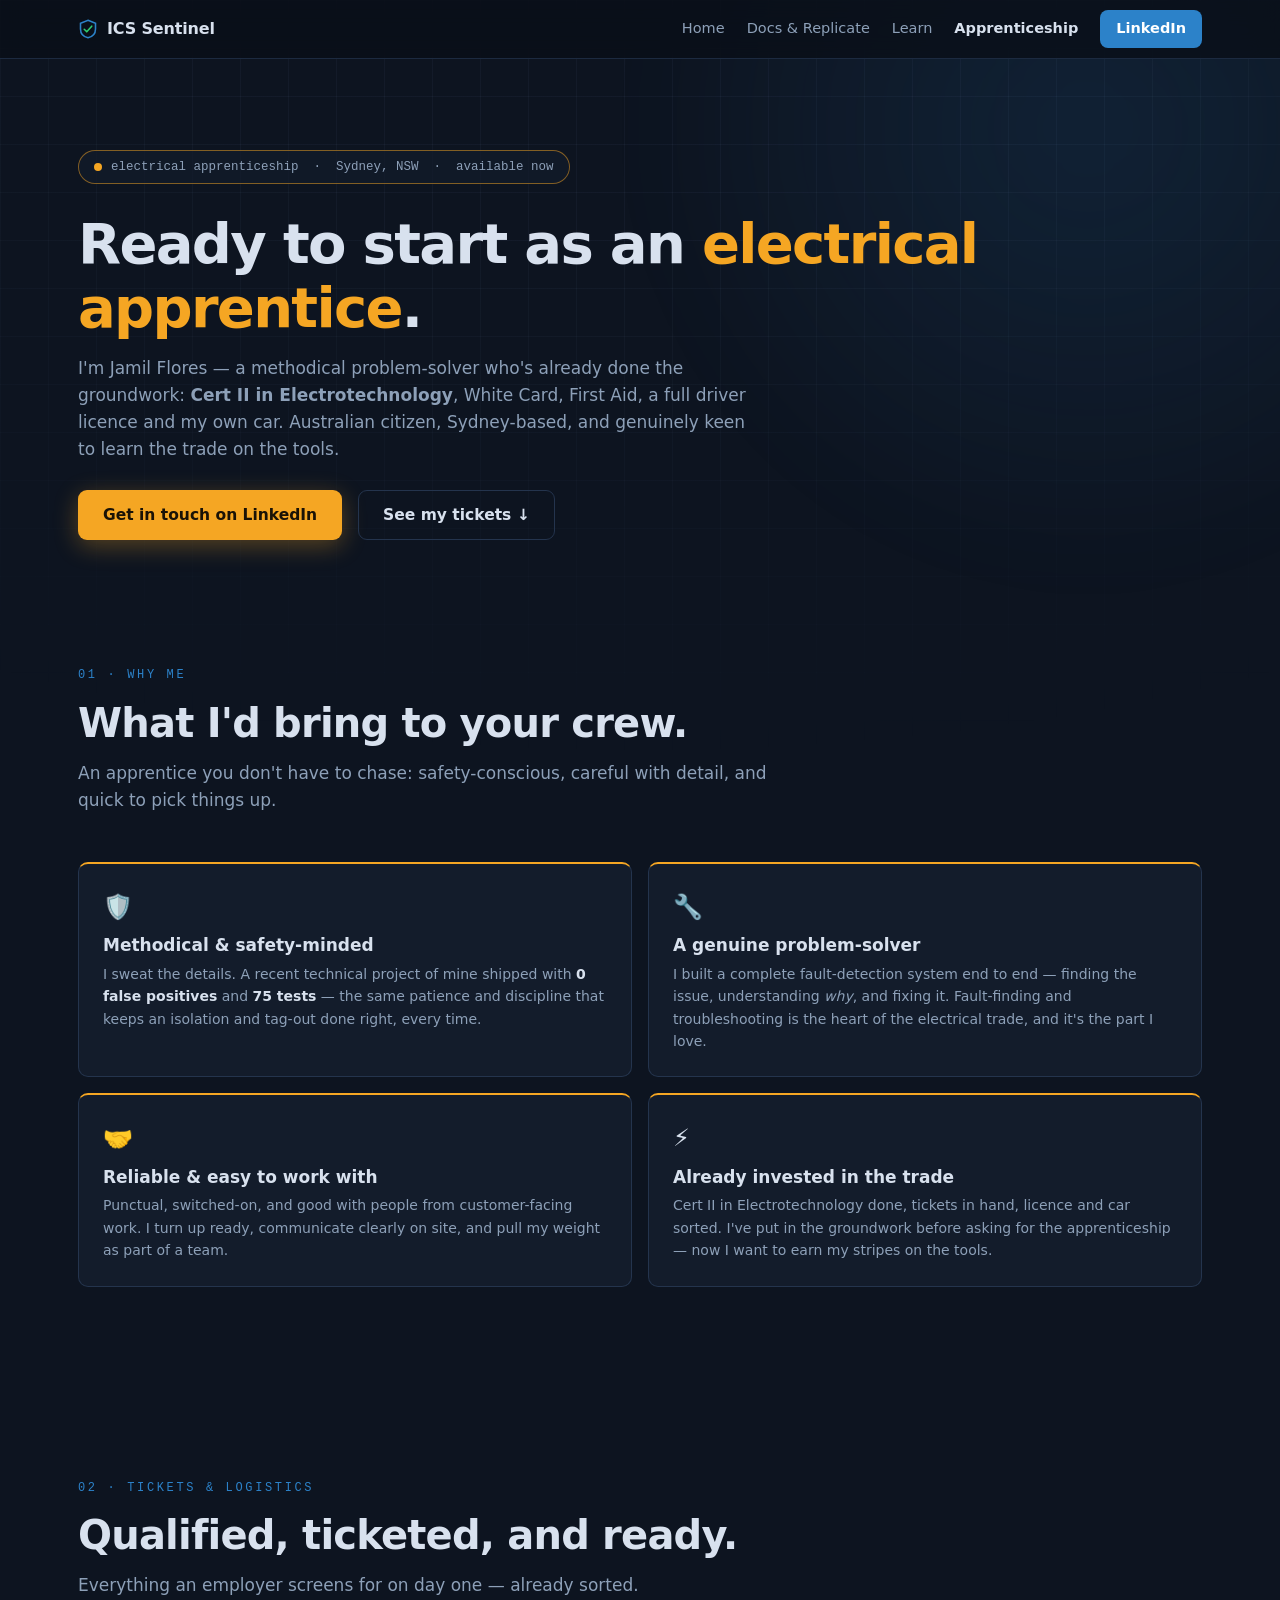
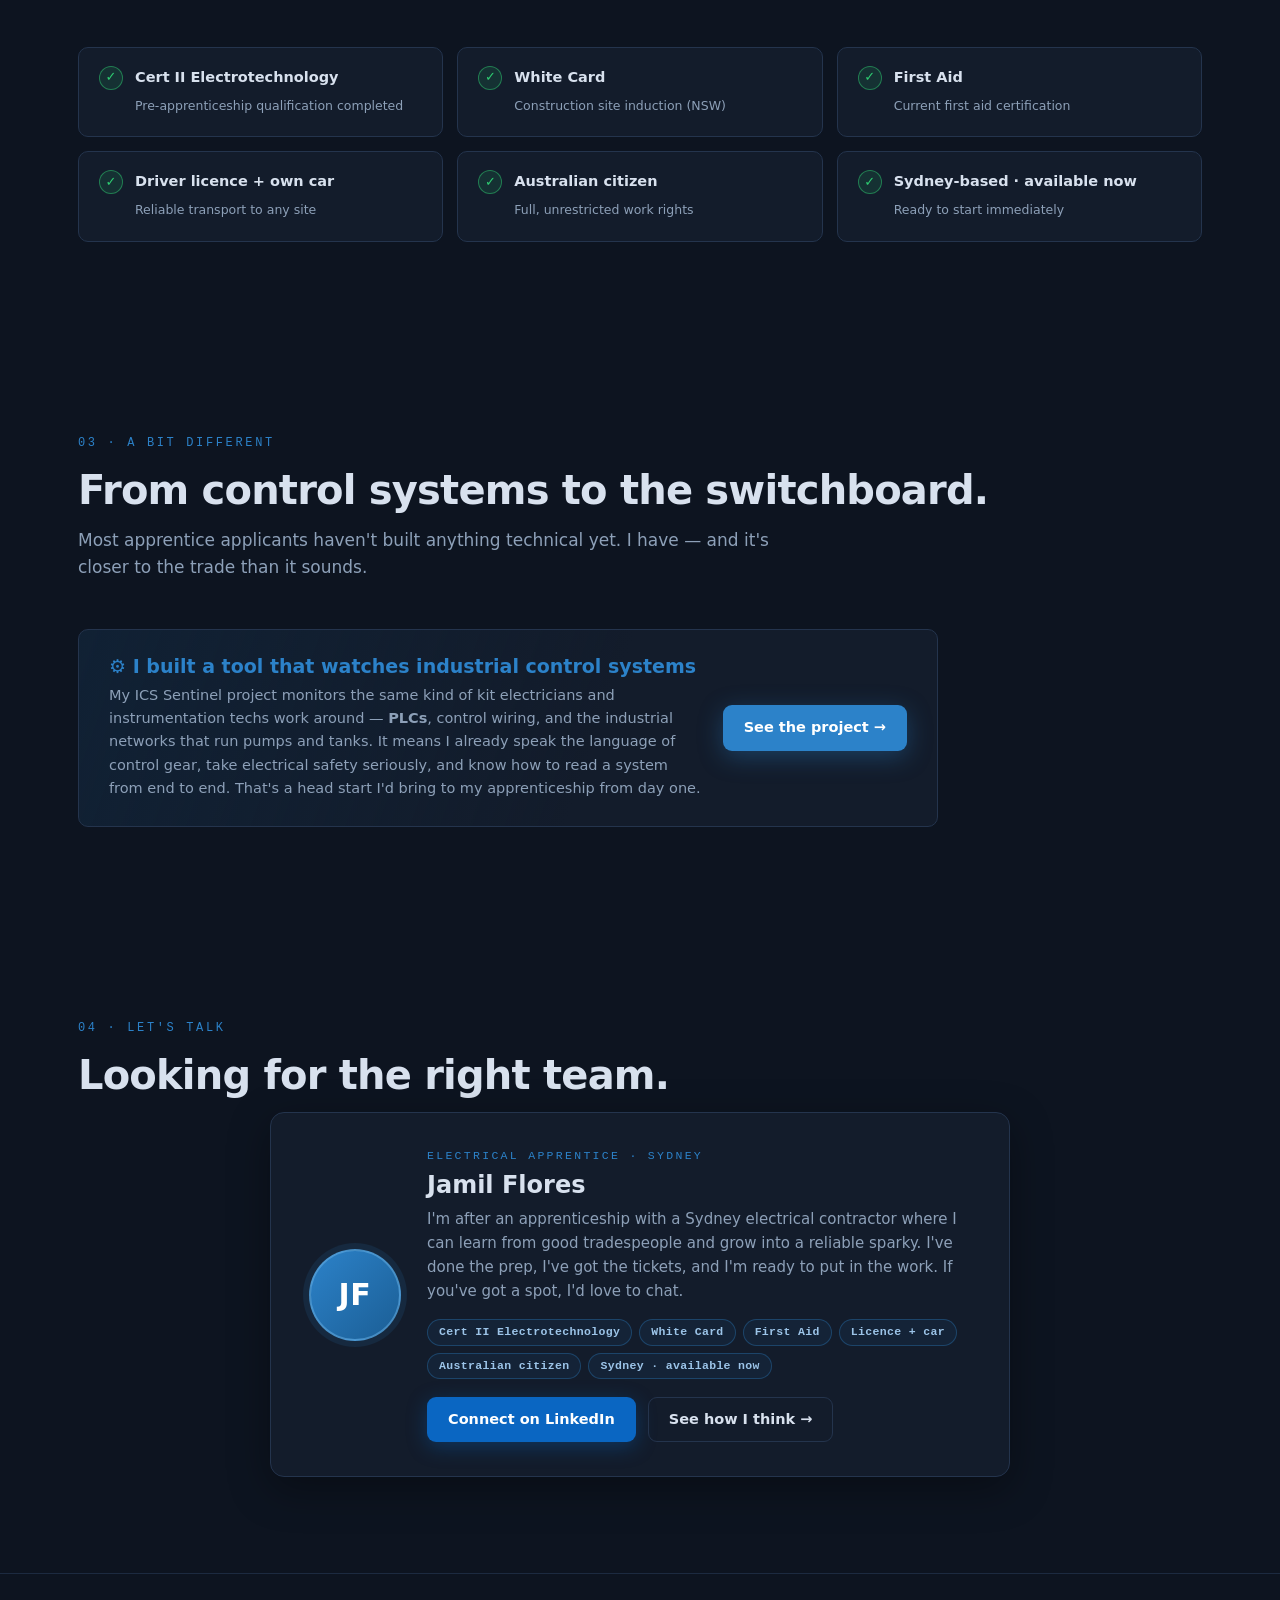
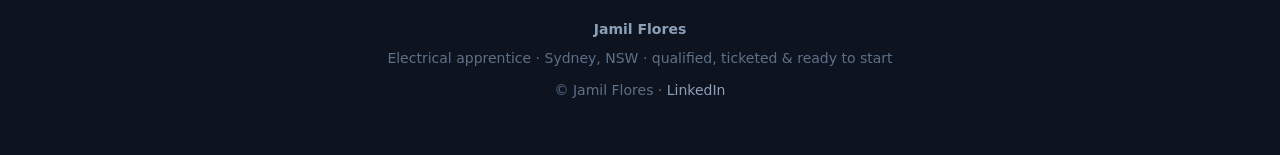
==== apprenticeship.html @ 41dac108 "Add electrical apprenticeship candidate page (Sydney) New apprenticeship.html positioning Jamil Flor" ====
<!DOCTYPE html>
<html lang="en">
<head>
<meta charset="UTF-8">
<meta name="viewport" content="width=device-width, initial-scale=1.0">
<title>Electrical Apprenticeship — Sydney — Jamil Flores</title>
<meta name="description" content="Jamil Flores — a methodical, ticketed candidate for an electrical apprenticeship in Sydney. Cert II in Electrotechnology, White Card, First Aid, driver licence, Australian citizen, available now.">
<meta name="author" content="Jamil Flores">
<meta name="theme-color" content="#0d1420">
<meta property="og:title" content="Electrical Apprenticeship — Sydney — Jamil Flores">
<meta property="og:description" content="Qualified, ticketed and ready to start: Cert II Electrotechnology, White Card, First Aid, licence + car, Sydney-based, full work rights.">
<meta property="og:type" content="website">
<link rel="icon" href="data:image/svg+xml,%3Csvg xmlns='http://www.w3.org/2000/svg' viewBox='0 0 32 32'%3E%3Cpath d='M16 2 28 7v9c0 7.5-5 12.5-12 14C9 28.5 4 23.5 4 16V7Z' fill='%230d1420' stroke='%232C82C9' stroke-width='2'/%3E%3Cpath d='M10 16.5l4 4 8-9' fill='none' stroke='%232ECC71' stroke-width='2.5' stroke-linecap='round' stroke-linejoin='round'/%3E%3C/svg%3E">
<link rel="stylesheet" href="styles.css">
<noscript>
<style>
  [data-animate] { opacity: 1 !important; transform: none !important; filter: none !important; }
</style>
</noscript>
</head>
<body>

<div class="bg-grid" aria-hidden="true"></div>
<div class="bg-glow" aria-hidden="true"></div>

<nav class="site-nav" aria-label="Site">
  <div class="wrap">
    <a class="nav-brand" href="index.html">
      <svg width="20" height="20" viewBox="0 0 32 32" aria-hidden="true">
        <path d="M16 2 28 7v9c0 7.5-5 12.5-12 14C9 28.5 4 23.5 4 16V7Z" fill="none" stroke="#2C82C9" stroke-width="2.5"/>
        <path d="M10 16.5l4 4 8-9" fill="none" stroke="#2ECC71" stroke-width="2.5" stroke-linecap="round" stroke-linejoin="round"/>
      </svg>
      ICS Sentinel
    </a>
    <div class="nav-links">
      <a href="index.html">Home</a>
      <a href="docs.html">Docs &amp; Replicate</a>
      <a href="learn.html">Learn</a>
      <a href="apprenticeship.html" class="is-active">Apprenticeship</a>
      <a class="nav-cta" href="https://www.linkedin.com/in/jamilflores" target="_blank" rel="noopener">LinkedIn</a>
    </div>
  </div>
</nav>
<div class="scroll-progress" id="scroll-progress" aria-hidden="true"></div>

<header class="docs-hero app-hero">
  <div class="wrap">
    <div class="hero-badge hero-enter" style="--d:.05s">
      <span class="pulse-dot" aria-hidden="true"></span>
      <span>electrical apprenticeship &nbsp;·&nbsp; Sydney, NSW &nbsp;·&nbsp; available now</span>
    </div>
    <h1 class="hero-enter" style="--d:.15s">Ready to start as an <span class="accent">electrical apprentice</span>.</h1>
    <p class="hero-enter" style="--d:.27s">
      I'm Jamil Flores — a methodical problem-solver who's already done the groundwork:
      <strong>Cert II in Electrotechnology</strong>, White Card, First Aid, a full driver licence and my
      own car. Australian citizen, Sydney-based, and genuinely keen to learn the trade on the tools.
    </p>
    <div class="hero-ctas hero-enter" style="--d:.39s">
      <a class="btn btn-amber" href="https://www.linkedin.com/in/jamilflores" target="_blank" rel="noopener">Get in touch on LinkedIn</a>
      <a class="btn btn-ghost" href="#credentials">See my tickets ↓</a>
    </div>
  </div>
</header>

<main>

<!-- ============================================================
     WHY ME
     ============================================================ -->
<section id="why" aria-labelledby="why-title">
  <div class="wrap">
    <p class="section-kicker" data-animate>01 · Why me</p>
    <h2 class="section-title" id="why-title" data-animate style="--d:.08s">What I'd bring to your crew.</h2>
    <p class="section-sub" data-animate style="--d:.16s">
      An apprentice you don't have to chase: safety-conscious, careful with detail, and quick to pick
      things up.
    </p>

    <div class="pillar-grid">
      <div class="pillar-card glow-card" data-animate style="--d:.05s">
        <span class="pillar-icon" aria-hidden="true">🛡️</span>
        <h3>Methodical &amp; safety-minded</h3>
        <p>I sweat the details. A recent technical project of mine shipped with <strong>0 false
        positives</strong> and <strong>75 tests</strong> — the same patience and discipline that keeps
        an isolation and tag-out done right, every time.</p>
      </div>
      <div class="pillar-card glow-card" data-animate style="--d:.15s">
        <span class="pillar-icon" aria-hidden="true">🔧</span>
        <h3>A genuine problem-solver</h3>
        <p>I built a complete fault-detection system end to end — finding the issue, understanding
        <em>why</em>, and fixing it. Fault-finding and troubleshooting is the heart of the electrical
        trade, and it's the part I love.</p>
      </div>
      <div class="pillar-card glow-card" data-animate style="--d:.25s">
        <span class="pillar-icon" aria-hidden="true">🤝</span>
        <h3>Reliable &amp; easy to work with</h3>
        <p>Punctual, switched-on, and good with people from customer-facing work. I turn up ready,
        communicate clearly on site, and pull my weight as part of a team.</p>
      </div>
      <div class="pillar-card glow-card" data-animate style="--d:.35s">
        <span class="pillar-icon" aria-hidden="true">⚡</span>
        <h3>Already invested in the trade</h3>
        <p>Cert II in Electrotechnology done, tickets in hand, licence and car sorted. I've put in the
        groundwork before asking for the apprenticeship — now I want to earn my stripes on the tools.</p>
      </div>
    </div>
  </div>
</section>

<!-- ============================================================
     CREDENTIALS & LOGISTICS
     ============================================================ -->
<section id="credentials" aria-labelledby="cred-title">
  <div class="wrap">
    <p class="section-kicker" data-animate>02 · Tickets &amp; logistics</p>
    <h2 class="section-title" id="cred-title" data-animate style="--d:.08s">Qualified, ticketed, and ready.</h2>
    <p class="section-sub" data-animate style="--d:.16s">
      Everything an employer screens for on day one — already sorted.
    </p>

    <div class="cred-grid">
      <div class="cred-card glow-card" data-animate style="--d:.04s">
        <span class="cred-check" aria-hidden="true">✓</span>
        <div class="cred-body"><strong>Cert II Electrotechnology</strong><span>Pre-apprenticeship qualification completed</span></div>
      </div>
      <div class="cred-card glow-card" data-animate style="--d:.1s">
        <span class="cred-check" aria-hidden="true">✓</span>
        <div class="cred-body"><strong>White Card</strong><span>Construction site induction (NSW)</span></div>
      </div>
      <div class="cred-card glow-card" data-animate style="--d:.16s">
        <span class="cred-check" aria-hidden="true">✓</span>
        <div class="cred-body"><strong>First Aid</strong><span>Current first aid certification</span></div>
      </div>
      <div class="cred-card glow-card" data-animate style="--d:.22s">
        <span class="cred-check" aria-hidden="true">✓</span>
        <div class="cred-body"><strong>Driver licence + own car</strong><span>Reliable transport to any site</span></div>
      </div>
      <div class="cred-card glow-card" data-animate style="--d:.28s">
        <span class="cred-check" aria-hidden="true">✓</span>
        <div class="cred-body"><strong>Australian citizen</strong><span>Full, unrestricted work rights</span></div>
      </div>
      <div class="cred-card glow-card" data-animate style="--d:.34s">
        <span class="cred-check" aria-hidden="true">✓</span>
        <div class="cred-body"><strong>Sydney-based · available now</strong><span>Ready to start immediately</span></div>
      </div>
    </div>
  </div>
</section>

<!-- ============================================================
     THE BRIDGE
     ============================================================ -->
<section id="bridge" aria-labelledby="bridge-title">
  <div class="wrap">
    <p class="section-kicker" data-animate>03 · A bit different</p>
    <h2 class="section-title" id="bridge-title" data-animate style="--d:.08s">From control systems to the switchboard.</h2>
    <p class="section-sub" data-animate style="--d:.16s">
      Most apprentice applicants haven't built anything technical yet. I have — and it's closer to the
      trade than it sounds.
    </p>

    <a class="learn-link-card glow-card" href="index.html" data-animate style="--d:.2s">
      <div>
        <h3>⚙️ I built a tool that watches industrial control systems</h3>
        <p>My ICS Sentinel project monitors the same kind of kit electricians and instrumentation techs
        work around — <strong>PLCs</strong>, control wiring, and the industrial networks that run pumps
        and tanks. It means I already speak the language of control gear, take electrical safety
        seriously, and know how to read a system from end to end. That's a head start I'd bring to my
        apprenticeship from day one.</p>
      </div>
      <span class="btn btn-primary btn-sm">See the project →</span>
    </a>
  </div>
</section>

<!-- ============================================================
     ABOUT / CONTACT
     ============================================================ -->
<section id="about" aria-labelledby="about-title">
  <div class="wrap">
    <p class="section-kicker" data-animate>04 · Let's talk</p>
    <h2 class="section-title" id="about-title" data-animate style="--d:.08s">Looking for the right team.</h2>

    <div class="about-card" data-animate="pop" style="--d:.12s">
      <div class="avatar" aria-hidden="true">JF</div>
      <div class="about-body">
        <p class="about-kicker">Electrical apprentice · Sydney</p>
        <h3>Jamil Flores</h3>
        <p>I'm after an apprenticeship with a Sydney electrical contractor where I can learn from good
        tradespeople and grow into a reliable sparky. I've done the prep, I've got the tickets, and I'm
        ready to put in the work. If you've got a spot, I'd love to chat.</p>
        <div class="skills-strip" aria-label="At a glance">
          <span class="chip chip-skill">Cert II Electrotechnology</span>
          <span class="chip chip-skill">White Card</span>
          <span class="chip chip-skill">First Aid</span>
          <span class="chip chip-skill">Licence + car</span>
          <span class="chip chip-skill">Australian citizen</span>
          <span class="chip chip-skill">Sydney · available now</span>
        </div>
        <div class="about-actions">
          <a class="btn btn-linkedin" href="https://www.linkedin.com/in/jamilflores" target="_blank" rel="noopener">Connect on LinkedIn</a>
          <a class="btn btn-ghost btn-sm" href="index.html">See how I think →</a>
        </div>
      </div>
    </div>
  </div>
</section>

</main>

<footer>
  <div class="wrap">
    <p class="foot-title">Jamil Flores</p>
    <p>Electrical apprentice · Sydney, NSW · qualified, ticketed &amp; ready to start</p>
    <p class="foot-credit">© Jamil Flores ·
      <a href="https://www.linkedin.com/in/jamilflores" target="_blank" rel="noopener">LinkedIn</a></p>
  </div>
</footer>

<script src="app.js" defer></script>
</body>
</html>
---- styles.css ----
/* ============================================================
   ICS Sentinel — showcase site
   Zero dependencies. System fonts. All visuals inline SVG + CSS.
   ============================================================ */

/* ---------- tokens ---------- */
:root {
  --bg: #0d1420;
  --bg-deep: #0a0f18;
  --bg-panel: #131c2b;
  --bg-raised: #1a2536;
  --line: #24344d;
  --line-soft: #1c2a40;
  --text: #d8e1ee;
  --text-dim: #8da0b8;
  --text-faint: #5d7088;
  --red: #d64541;
  --red-soft: rgba(214, 69, 65, 0.14);
  --amber: #f5a623;
  --amber-soft: rgba(245, 166, 35, 0.13);
  --green: #2ecc71;
  --green-soft: rgba(46, 204, 113, 0.12);
  --blue: #2c82c9;
  --blue-soft: rgba(44, 130, 201, 0.14);
  --radius: 10px;
  --font-sans: -apple-system, BlinkMacSystemFont, "Segoe UI", system-ui,
    Inter, Roboto, "Helvetica Neue", Arial, sans-serif;
  --font-mono: ui-monospace, "SF Mono", "Cascadia Code", "JetBrains Mono",
    Menlo, Consolas, "Liberation Mono", monospace;
  --maxw: 1180px;
}

/* ---------- reset ---------- */
*, *::before, *::after { box-sizing: border-box; }
html {
  scroll-behavior: smooth;
  overflow-x: hidden;
  overflow-x: clip;
}
body {
  margin: 0;
  background: var(--bg);
  color: var(--text);
  font-family: var(--font-sans);
  font-size: 17px;
  line-height: 1.6;
  -webkit-font-smoothing: antialiased;
  overflow-x: hidden;
}
h1, h2, h3, h4 { margin: 0; line-height: 1.15; }
p { margin: 0; }
a { color: var(--blue); text-decoration: none; }
a:hover { text-decoration: underline; }
svg { display: block; }

.mono { font-family: var(--font-mono); }

/* ---------- ambient background ---------- */
.bg-grid {
  position: fixed;
  inset: 0;
  z-index: -2;
  background-image:
    linear-gradient(rgba(140, 170, 220, 0.05) 1px, transparent 1px),
    linear-gradient(90deg, rgba(140, 170, 220, 0.05) 1px, transparent 1px);
  background-size: 48px 48px;
  mask-image: radial-gradient(ellipse 120% 90% at 50% 0%, #000 30%, transparent 95%);
  -webkit-mask-image: radial-gradient(ellipse 120% 90% at 50% 0%, #000 30%, transparent 95%);
}
.bg-glow {
  position: fixed;
  z-index: -1;
  width: 70vw;
  height: 70vw;
  max-width: 900px;
  max-height: 900px;
  top: -25vw;
  left: 50%;
  border-radius: 50%;
  background: radial-gradient(circle,
    rgba(44, 130, 201, 0.13) 0%,
    rgba(44, 130, 201, 0.05) 45%,
    transparent 70%);
  filter: blur(40px);
  animation: glowDrift 26s ease-in-out infinite alternate;
  pointer-events: none;
}
@keyframes glowDrift {
  from { transform: translateX(-65%) translateY(0) scale(1); }
  to   { transform: translateX(-35%) translateY(8vh) scale(1.15); }
}

/* ---------- layout ---------- */
.wrap {
  max-width: var(--maxw);
  margin: 0 auto;
  padding: 0 28px;
}
section { padding: 96px 0; position: relative; }

.section-kicker {
  font-family: var(--font-mono);
  font-size: 12px;
  letter-spacing: 0.22em;
  text-transform: uppercase;
  color: var(--blue);
  margin-bottom: 14px;
}
.section-title {
  font-size: clamp(28px, 4vw, 40px);
  font-weight: 800;
  letter-spacing: -0.02em;
  margin-bottom: 14px;
}
.section-sub {
  color: var(--text-dim);
  max-width: 720px;
  margin-bottom: 48px;
}

/* ---------- scroll-reveal base ---------- */
[data-animate] {
  opacity: 0;
  transform: translateY(26px);
  transition: opacity 0.7s cubic-bezier(0.22, 1, 0.36, 1),
              transform 0.7s cubic-bezier(0.22, 1, 0.36, 1),
              filter 0.7s cubic-bezier(0.22, 1, 0.36, 1);
  transition-delay: var(--d, 0s);
}
[data-animate].in-view {
  opacity: 1;
  transform: none;
}
[data-animate="left"]  { transform: translateX(-40px); }
[data-animate="right"] { transform: translateX(40px); }
[data-animate="pop"]   { transform: scale(0.92) translateY(12px); }

/* ---------- panels (terminal style) ---------- */
.panel {
  background: var(--bg-panel);
  border: 1px solid var(--line);
  border-radius: var(--radius);
  box-shadow: 0 12px 40px rgba(0, 0, 0, 0.35), inset 0 1px 0 rgba(255, 255, 255, 0.03);
  overflow: hidden;
}
.panel-bar {
  display: flex;
  align-items: center;
  gap: 10px;
  padding: 10px 16px;
  background: var(--bg-raised);
  border-bottom: 1px solid var(--line);
  font-family: var(--font-mono);
  font-size: 12.5px;
  color: var(--text-dim);
}
.panel-dots { display: flex; gap: 6px; }
.panel-dots span {
  width: 11px; height: 11px; border-radius: 50%;
  background: var(--line);
}
.panel-dots span:nth-child(1) { background: #e0564f; }
.panel-dots span:nth-child(2) { background: #f0b429; }
.panel-dots span:nth-child(3) { background: #34c26b; }
.panel-body { padding: 22px 24px; }

/* ---------- chips / badges ---------- */
.chip {
  display: inline-flex;
  align-items: center;
  gap: 6px;
  font-family: var(--font-mono);
  font-size: 12px;
  font-weight: 600;
  letter-spacing: 0.03em;
  padding: 3px 11px;
  border-radius: 999px;
  border: 1px solid currentColor;
  white-space: nowrap;
}
.chip-attack  { color: var(--amber); background: var(--amber-soft); }
.chip-red     { color: #ff7a75;      background: var(--red-soft); border-color: rgba(214,69,65,.65); }
.chip-blue    { color: #6db3e8;      background: var(--blue-soft); border-color: rgba(44,130,201,.65); }
.chip-green   { color: var(--green); background: var(--green-soft); border-color: rgba(46,204,113,.55); }
.chip-dim     { color: var(--text-faint); background: rgba(141,160,184,.07); border-color: var(--line); }

/* ============================================================
   HERO
   ============================================================ */
.hero {
  min-height: 100svh;
  display: flex;
  flex-direction: column;
  justify-content: center;
  padding: 110px 0 70px;
}
.hero .wrap { position: relative; }

.hero-badge {
  display: inline-flex;
  align-items: center;
  gap: 9px;
  font-family: var(--font-mono);
  font-size: 12.5px;
  color: var(--text-dim);
  border: 1px solid var(--line);
  background: rgba(19, 28, 43, 0.7);
  border-radius: 999px;
  padding: 6px 15px;
  margin-bottom: 28px;
}
.hero-badge .pulse-dot {
  width: 8px; height: 8px; border-radius: 50%;
  background: var(--green);
  box-shadow: 0 0 0 0 rgba(46, 204, 113, 0.55);
  animation: dotPulse 2.4s ease-out infinite;
}
@keyframes dotPulse {
  0%   { box-shadow: 0 0 0 0 rgba(46, 204, 113, 0.55); }
  70%  { box-shadow: 0 0 0 9px rgba(46, 204, 113, 0); }
  100% { box-shadow: 0 0 0 0 rgba(46, 204, 113, 0); }
}

.hero h1 {
  font-size: clamp(46px, 8vw, 86px);
  font-weight: 800;
  letter-spacing: -0.035em;
  margin-bottom: 8px;
  background: linear-gradient(110deg, #f2f6fb 30%, #9cc4e8 70%, var(--blue) 100%);
  -webkit-background-clip: text;
  background-clip: text;
  -webkit-text-fill-color: transparent;
  color: transparent;
}
.hero-tagline {
  font-size: clamp(20px, 2.6vw, 27px);
  font-weight: 600;
  color: var(--text);
  margin-bottom: 18px;
}
.hero-oneliner {
  max-width: 660px;
  color: var(--text-dim);
  font-size: 17.5px;
  margin-bottom: 38px;
}
.hero-oneliner strong { color: var(--text); }

.hook-stat {
  position: relative;
  max-width: 660px;
  border: 1px solid rgba(214, 69, 65, 0.55);
  background: linear-gradient(180deg, rgba(214, 69, 65, 0.09), rgba(214, 69, 65, 0.03));
  border-radius: var(--radius);
  padding: 20px 24px 20px 56px;
  margin-bottom: 40px;
  animation: alertPulse 2.2s ease-in-out 0.9s 3;
}
.hook-stat::before {
  content: "!";
  position: absolute;
  left: 20px; top: 21px;
  width: 24px; height: 24px;
  border-radius: 6px;
  background: var(--red);
  color: #fff;
  font-weight: 800;
  font-size: 16px;
  display: flex; align-items: center; justify-content: center;
}
.hook-stat p { color: var(--text-dim); font-size: 16px; }
.hook-stat strong { color: #ffb1ad; }
@keyframes alertPulse {
  0%, 100% { box-shadow: 0 0 0 0 rgba(214, 69, 65, 0); }
  50%      { box-shadow: 0 0 34px 2px rgba(214, 69, 65, 0.30); }
}

.hero-ctas { display: flex; flex-wrap: wrap; gap: 16px; align-items: center; }
.btn {
  display: inline-flex;
  align-items: center;
  gap: 8px;
  font-weight: 600;
  font-size: 15.5px;
  padding: 12px 24px;
  border-radius: 9px;
  border: 1px solid transparent;
  cursor: pointer;
  transition: transform 0.2s ease, box-shadow 0.2s ease, background 0.2s ease;
}
.btn-primary {
  background: var(--blue);
  color: #fff;
  box-shadow: 0 6px 24px rgba(44, 130, 201, 0.35);
}
.btn-primary:hover {
  transform: translateY(-2px);
  box-shadow: 0 10px 30px rgba(44, 130, 201, 0.5);
  text-decoration: none;
}
.cmd-pill {
  font-family: var(--font-mono);
  font-size: 14.5px;
  color: var(--green);
  background: var(--bg-panel);
  border: 1px solid var(--line);
  border-radius: 9px;
  padding: 12px 20px;
  display: inline-flex;
  align-items: center;
  gap: 9px;
}
.cmd-pill .prompt-char { color: var(--text-faint); }
.cursor {
  display: inline-block;
  width: 8px; height: 17px;
  background: var(--green);
  vertical-align: text-bottom;
  animation: blink 1.1s steps(1) infinite;
}
@keyframes blink { 50% { opacity: 0; } }

/* hero entrance — load-time stagger */
.hero-enter {
  opacity: 0;
  transform: translateY(24px);
  animation: heroIn 0.85s cubic-bezier(0.22, 1, 0.36, 1) forwards;
  animation-delay: var(--d, 0s);
}
@keyframes heroIn { to { opacity: 1; transform: none; } }

/* hero background packet line */
.hero-line {
  position: absolute;
  left: 0; right: 0;
  bottom: -34px;
  height: 2px;
  pointer-events: none;
}
.hero-line .track {
  position: absolute; inset: 0;
  background: linear-gradient(90deg, transparent, var(--line) 15%, var(--line) 85%, transparent);
}
.hero-line .packet {
  position: absolute;
  top: 50%;
  left: 0;
  width: 56px; height: 3px;
  border-radius: 3px;
  transform: translateY(-50%);
  background: linear-gradient(90deg, transparent, var(--green));
  box-shadow: 0 0 10px rgba(46, 204, 113, 0.7);
  animation: packetSlide 5.5s linear infinite;
}
@keyframes packetSlide {
  from { left: -8%; opacity: 0; }
  8%   { opacity: 1; }
  92%  { opacity: 1; }
  to   { left: 104%; opacity: 0; }
}

.scroll-cue {
  position: absolute;
  left: 50%;
  bottom: 26px;
  transform: translateX(-50%);
  color: var(--text-faint);
  animation: bob 2.2s ease-in-out infinite;
}
@keyframes bob {
  0%, 100% { transform: translateX(-50%) translateY(0); }
  50%      { transform: translateX(-50%) translateY(9px); }
}

/* ============================================================
   PIPELINE FUNNEL
   ============================================================ */
.funnel-svg-box { margin-bottom: 36px; }
.funnel-svg-box svg { width: 100%; height: auto; }

/* funnel bands wipe in left→right */
.funnel-band {
  clip-path: inset(0 100% 0 0);
  transition: clip-path 0.9s cubic-bezier(0.45, 0, 0.2, 1);
  transition-delay: var(--d, 0s);
}
.funnel-go .funnel-band { clip-path: inset(0 0 0 0); }

/* funnel stage node circles pop */
.funnel-node {
  opacity: 0;
  transform: scale(0.5);
  transform-origin: center;
  transform-box: fill-box;
  transition: opacity 0.5s ease, transform 0.5s cubic-bezier(0.34, 1.56, 0.64, 1);
  transition-delay: var(--d, 0s);
}
.funnel-go .funnel-node { opacity: 1; transform: scale(1); }

/* packets along the funnel spine */
.spine-packet {
  offset-path: path("M 40 180 L 1160 180");
  offset-distance: 0%;
  animation: spineFlow var(--dur, 7s) linear infinite;
  animation-delay: var(--ad, 0s);
  opacity: 0;
}
.funnel-go .spine-packet { opacity: 1; }
@keyframes spineFlow {
  from { offset-distance: 0%; }
  to   { offset-distance: 100%; }
}

/* pulsing critical ring at the end of the funnel */
.crit-ring {
  transform-origin: center;
  transform-box: fill-box;
  animation: critRing 2.4s ease-out infinite;
  opacity: 0;
}
.funnel-go .crit-ring { opacity: 1; }
@keyframes critRing {
  0%   { transform: scale(0.55); opacity: 0.9; }
  80%  { transform: scale(1.5);  opacity: 0; }
  100% { transform: scale(1.5);  opacity: 0; }
}

.stage-cards {
  display: grid;
  grid-template-columns: repeat(5, 1fr);
  gap: 16px;
}
.stage-card {
  background: var(--bg-panel);
  border: 1px solid var(--line);
  border-radius: var(--radius);
  padding: 20px 18px;
  position: relative;
  transition: border-color 0.3s ease, transform 0.3s ease;
}
.stage-card:hover { border-color: var(--blue); transform: translateY(-4px); }
.stage-card .stage-num {
  font-family: var(--font-mono);
  font-size: 11px;
  color: var(--text-faint);
  letter-spacing: 0.18em;
  margin-bottom: 10px;
}
.stage-card h3 {
  font-size: 15.5px;
  font-weight: 800;
  text-transform: uppercase;
  letter-spacing: 0.06em;
  margin-bottom: 6px;
}
.stage-card .stage-stat {
  font-family: var(--font-mono);
  font-variant-numeric: tabular-nums;
  font-size: 26px;
  font-weight: 700;
  color: var(--blue);
  margin-bottom: 10px;
}
.stage-card.is-critical .stage-stat { color: var(--red); }
.stage-card p { font-size: 13.5px; color: var(--text-dim); line-height: 1.55; }
.stage-card.is-critical { border-top: 2px solid var(--red); }

.funnel-readout {
  margin-top: 34px;
  display: flex;
  justify-content: center;
  align-items: baseline;
  flex-wrap: wrap;
  gap: 10px 18px;
  font-family: var(--font-mono);
  font-size: clamp(15px, 2.4vw, 21px);
  color: var(--text-dim);
}
.funnel-readout b {
  font-variant-numeric: tabular-nums;
  font-size: 1.35em;
  color: var(--text);
}
.funnel-readout .ro-crit b { color: var(--red); }
.funnel-readout .arrow { color: var(--text-faint); }

/* ============================================================
   PLANT MAP + MATCHUP
   ============================================================ */
.plant-grid {
  display: grid;
  grid-template-columns: minmax(0, 1.08fr) minmax(0, 1fr);
  gap: 40px;
  align-items: start;
}
.plant-map {
  position: sticky;
  top: 48px;
  align-self: start;
}
.plant-map svg { width: 100%; height: auto; }

/* trust boundary draw-in + marching dashes */
.boundary {
  stroke-dasharray: 10 8;
  animation: dashMarch 30s linear infinite;
}
@keyframes dashMarch { to { stroke-dashoffset: -360; } }

.map-node {
  opacity: 0;
  transform: scale(0.9) translateY(8px);
  transform-origin: center;
  transform-box: fill-box;
  transition: opacity 0.55s ease, transform 0.55s cubic-bezier(0.34, 1.56, 0.64, 1);
  transition-delay: var(--d, 0s);
}
.map-go .map-node { opacity: 1; transform: none; }

.map-edge {
  stroke-dasharray: 600;
  stroke-dashoffset: 600;
  transition: stroke-dashoffset 1.4s ease;
  transition-delay: var(--d, 0s);
}
.map-go .map-edge { stroke-dashoffset: 0; }

/* legit green packets */
.map-packet-g { opacity: 0; }
.map-go .map-packet-g { opacity: 1; }
.mp {
  animation: mpFlow var(--dur, 4s) linear infinite;
  animation-delay: var(--ad, 0s);
}
@keyframes mpFlow {
  0%   { offset-distance: 0%; opacity: 0; }
  6%   { opacity: 1; }
  88%  { opacity: 1; }
  100% { offset-distance: 100%; opacity: 0; }
}

/* attack burst: fast red dot every 5s + impact ring on PLC-2 */
.mp-attack {
  offset-path: path("M 150 552 C 330 545 600 520 668 430");
  animation: mpAttack 5s cubic-bezier(0.6, 0, 0.9, 0.4) infinite;
}
@keyframes mpAttack {
  0%, 70%  { offset-distance: 0%; opacity: 0; }
  72%      { opacity: 1; }
  86%      { offset-distance: 100%; opacity: 1; }
  87%, 100%{ offset-distance: 100%; opacity: 0; }
}
.impact-ring {
  transform-origin: center;
  transform-box: fill-box;
  opacity: 0;
  animation: impact 5s ease-out infinite;
}
@keyframes impact {
  0%, 85%  { transform: scale(0.4); opacity: 0; }
  87%      { opacity: 0.95; }
  100%     { transform: scale(2.1); opacity: 0; }
}
.attacker-glow {
  transform-origin: center;
  transform-box: fill-box;
  animation: attackerBreath 3s ease-in-out infinite;
}
@keyframes attackerBreath {
  0%, 100% { opacity: 0.25; transform: scale(1); }
  50%      { opacity: 0.6;  transform: scale(1.12); }
}

.map-legend {
  display: flex;
  flex-wrap: wrap;
  gap: 10px 22px;
  margin-top: 18px;
  font-size: 13.5px;
  color: var(--text-dim);
}
.map-legend .key {
  display: inline-flex; align-items: center; gap: 8px;
}
.map-legend .swatch { width: 22px; height: 3px; border-radius: 2px; }
.swatch-green { background: var(--green); }
.swatch-red { background: var(--red); }
.swatch-dash {
  width: 22px; height: 0;
  border-top: 2px dashed var(--text-faint);
  background: none;
}

/* ---------- matchup rows ---------- */
.matchup-list { display: flex; flex-direction: column; gap: 14px; }
.matchup-row {
  display: grid;
  grid-template-columns: minmax(0, 1fr) 34px minmax(0, 1fr);
  align-items: stretch;
  gap: 0;
}
.mu-cell {
  border-radius: var(--radius);
  padding: 15px 17px;
  border: 1px solid var(--line);
  background: var(--bg-panel);
  min-width: 0;
}
.mu-attack {
  border-left: 3px solid var(--red);
  background: linear-gradient(90deg, rgba(214, 69, 65, 0.07), var(--bg-panel) 55%);
}
.mu-detect {
  border-left: 3px solid var(--blue);
  background: linear-gradient(90deg, rgba(44, 130, 201, 0.08), var(--bg-panel) 55%);
}
.mu-cell h4 { font-size: 14.5px; font-weight: 700; margin-bottom: 4px; }
.mu-attack h4 { color: #ff8d88; }
.mu-detect h4 { color: #79b8e8; }
.mu-cell p { font-size: 13px; color: var(--text-dim); line-height: 1.5; }
.mu-cell .chips { margin-top: 9px; display: flex; flex-wrap: wrap; gap: 6px; }

.mu-vs {
  display: flex;
  align-items: center;
  justify-content: center;
  position: relative;
}
.mu-vs::before {
  content: "";
  position: absolute;
  left: 0; right: 0; top: 50%;
  height: 2px;
  background: linear-gradient(90deg, var(--red), var(--blue));
  transform: scaleX(0);
  transform-origin: left;
  transition: transform 0.6s ease;
  transition-delay: calc(var(--d, 0s) + 0.35s);
}
.matchup-row.in-view .mu-vs::before { transform: scaleX(1); }

/* chips bounce in after the row */
.mu-cell .chips .chip {
  opacity: 0;
  transform: scale(0.6);
  transition: opacity 0.4s ease, transform 0.45s cubic-bezier(0.34, 1.56, 0.64, 1);
  transition-delay: calc(var(--d, 0s) + 0.55s);
}
.matchup-row.in-view .chips .chip { opacity: 1; transform: scale(1); }

/* matchup row slide-in halves */
.matchup-row .mu-attack,
.matchup-row .mu-detect {
  opacity: 0;
  transition: opacity 0.6s ease, transform 0.6s cubic-bezier(0.22, 1, 0.36, 1);
  transition-delay: var(--d, 0s);
}
.matchup-row .mu-attack { transform: translateX(-36px); }
.matchup-row .mu-detect { transform: translateX(36px); }
.matchup-row.in-view .mu-attack,
.matchup-row.in-view .mu-detect { opacity: 1; transform: none; }

/* ---------- severity donut ---------- */
.severity-box {
  margin-top: 36px;
  display: flex;
  align-items: center;
  gap: 36px;
  flex-wrap: wrap;
}
.donut-wrap { position: relative; width: 210px; height: 210px; flex: none; }
.donut-wrap svg { width: 100%; height: 100%; }
.donut-seg {
  fill: none;
  stroke-linecap: butt;
  transition: stroke-dashoffset 1.1s cubic-bezier(0.45, 0, 0.2, 1);
  transition-delay: var(--d, 0s);
}
.donut-center {
  position: absolute;
  inset: 0;
  display: flex;
  flex-direction: column;
  align-items: center;
  justify-content: center;
  text-align: center;
  pointer-events: none;
}
.donut-center b {
  font-family: var(--font-mono);
  font-variant-numeric: tabular-nums;
  font-size: 40px;
  font-weight: 700;
}
.donut-center span {
  font-size: 12.5px;
  letter-spacing: 0.14em;
  text-transform: uppercase;
  color: var(--text-dim);
}
.sev-glow { filter: drop-shadow(0 0 6px rgba(214, 69, 65, 0.8)); }

.sev-legend { display: flex; flex-direction: column; gap: 11px; min-width: 220px; }
.sev-row {
  display: grid;
  grid-template-columns: 14px 92px 1fr 26px;
  align-items: center;
  gap: 12px;
  font-size: 14.5px;
}
.sev-row .dot { width: 12px; height: 12px; border-radius: 4px; }
.sev-row .bar-track {
  height: 7px;
  border-radius: 4px;
  background: var(--line-soft);
  overflow: hidden;
}
.sev-row .bar {
  display: block;
  height: 100%;
  border-radius: 4px;
  transform: scaleX(0);
  transform-origin: left;
  transition: transform 0.9s cubic-bezier(0.45, 0, 0.2, 1);
  transition-delay: var(--d, 0s);
}
.in-view .sev-row .bar,
.sev-rows-go .sev-row .bar { transform: scaleX(1); }
.sev-row .count {
  font-family: var(--font-mono);
  font-variant-numeric: tabular-nums;
  font-weight: 700;
  text-align: right;
}

/* ---------- SVG text + helpers ---------- */
.svg-title {
  font-family: var(--font-mono);
  font-size: 12px;
  letter-spacing: 0.2em;
  fill: var(--text-faint);
}
.svg-name { font-family: var(--font-sans); font-weight: 700; font-size: 15px; fill: var(--text); }
.svg-name-red { fill: #ff8d88; }
.svg-ip { font-family: var(--font-mono); font-size: 12.5px; fill: #6db3e8; }
.svg-ip-red { fill: #ff7a75; }
.svg-note { font-family: var(--font-sans); font-size: 11.5px; fill: var(--text-dim); }
.svg-mono-sm { font-family: var(--font-mono); font-size: 11.5px; fill: var(--text-dim); }
.svg-q {
  font-family: var(--font-mono);
  font-size: 17px;
  font-weight: 700;
  fill: #ff7a75;
  text-anchor: middle;
}
.svg-stage {
  font-family: var(--font-sans);
  font-weight: 800;
  font-size: 15px;
  letter-spacing: 0.07em;
  text-transform: uppercase;
  fill: var(--text);
  text-anchor: middle;
}
.svg-stage-sub {
  font-family: var(--font-mono);
  font-size: 13px;
  fill: var(--text-dim);
  text-anchor: middle;
}
.svg-crit { fill: #ff7a75; font-weight: 700; }

/* donut sweep trigger (overrides the presentation attributes) */
.donut-go .donut-seg { stroke-dashoffset: 0; }

.sev-note {
  margin-top: 6px;
  font-size: 12.5px;
  color: var(--text-faint);
}

/* ============================================================
   TRIAGE TERMINAL
   ============================================================ */
.triage-panel { max-width: 860px; margin: 0 auto; }
.triage-panel .panel-body {
  font-family: var(--font-mono);
  font-size: 14.5px;
  line-height: 1.75;
  padding: 26px 30px;
}
.mode-badges { margin-left: auto; display: flex; gap: 8px; }
.badge-ai {
  animation: aiBreath 3s ease-in-out infinite;
}
@keyframes aiBreath {
  0%, 100% { box-shadow: 0 0 0 0 rgba(44, 130, 201, 0); }
  50%      { box-shadow: 0 0 14px 1px rgba(44, 130, 201, 0.55); }
}

.t-line {
  white-space: pre-wrap;
  word-break: break-word;
  min-height: 1.75em;
}
.t-line.t-hidden { opacity: 0; }
.t-line.t-shown { opacity: 1; transition: opacity 0.18s ease; }

.t-sev { color: var(--red); font-weight: 700; }
.t-key { color: var(--text-faint); }
.t-val { color: var(--text); }
.t-num { color: var(--amber); }
.t-tech { color: var(--amber); }
.t-good { color: var(--green); }
.t-quote { color: var(--text-dim); }
.t-action { color: #79b8e8; }
.t-blank { min-height: 0.9em; }

.triage-cursor {
  display: inline-block;
  width: 9px; height: 16px;
  background: var(--text-dim);
  vertical-align: -2px;
  animation: blink 1.1s steps(1) infinite;
}

.triage-panel.crit-flash {
  animation: critFlash 1.4s ease-out 1;
}
@keyframes critFlash {
  0%  { box-shadow: 0 0 0 0 rgba(214, 69, 65, 0); border-color: var(--line); }
  35% { box-shadow: 0 0 50px 4px rgba(214, 69, 65, 0.4); border-color: rgba(214, 69, 65, 0.8); }
  100%{ box-shadow: 0 12px 40px rgba(0, 0, 0, 0.35); border-color: var(--line); }
}

.triage-note {
  text-align: center;
  color: var(--text-faint);
  font-size: 13.5px;
  margin-top: 18px;
}
.triage-note .chip { font-size: 11px; padding: 1px 9px; }

/* ============================================================
   STAT STRIP + FOOTER
   ============================================================ */
.stat-strip {
  display: grid;
  grid-template-columns: repeat(5, 1fr);
  gap: 16px;
}
.stat-card {
  background: var(--bg-panel);
  border: 1px solid var(--line);
  border-radius: var(--radius);
  padding: 24px 20px;
  text-align: center;
  transition: border-color 0.3s ease, transform 0.3s ease;
}
.stat-card:hover { border-color: var(--green); transform: translateY(-4px); }
.stat-card .big {
  font-family: var(--font-mono);
  font-variant-numeric: tabular-nums;
  font-size: 38px;
  font-weight: 700;
  color: var(--green);
  line-height: 1.1;
}
.stat-card .big .unit { font-size: 0.55em; color: var(--text-dim); }
.stat-card .label {
  margin-top: 8px;
  font-size: 13.5px;
  color: var(--text-dim);
  line-height: 1.45;
}
.stat-card .label .mono { font-size: 12px; color: var(--text); }
.stat-card.flash-zero .big { animation: zeroFlash 1.2s ease 1; }
@keyframes zeroFlash {
  0%   { text-shadow: none; }
  40%  { text-shadow: 0 0 22px rgba(46, 204, 113, 0.95); }
  100% { text-shadow: none; }
}

footer {
  border-top: 1px solid var(--line-soft);
  padding: 44px 0 54px;
  text-align: center;
  color: var(--text-faint);
  font-size: 14px;
}
footer .cmd-pill { margin-bottom: 20px; }
footer .foot-title { color: var(--text-dim); font-weight: 700; margin-bottom: 6px; }

/* ============================================================
   SITE NAV
   ============================================================ */
.site-nav {
  position: fixed;
  top: 0; left: 0; right: 0;
  z-index: 50;
  background: rgba(10, 15, 24, 0.78);
  backdrop-filter: blur(12px);
  -webkit-backdrop-filter: blur(12px);
  border-bottom: 1px solid var(--line-soft);
}
.site-nav .wrap {
  display: flex;
  align-items: center;
  gap: 26px;
  height: 58px;
}
.nav-brand {
  display: inline-flex;
  align-items: center;
  gap: 9px;
  font-weight: 800;
  font-size: 16px;
  letter-spacing: -0.01em;
  color: var(--text);
}
.nav-brand:hover { text-decoration: none; color: #fff; }
.nav-brand svg { flex: none; }
.nav-links {
  margin-left: auto;
  display: flex;
  align-items: center;
  gap: 22px;
  font-size: 14.5px;
}
.nav-links a { color: var(--text-dim); }
.nav-links a:hover { color: var(--text); text-decoration: none; }
.nav-links a.is-active { color: var(--text); font-weight: 600; }
.nav-links .nav-cta {
  color: #fff;
  background: var(--blue);
  padding: 7px 16px;
  border-radius: 8px;
  font-weight: 600;
}
.nav-links .nav-cta:hover { background: #3d93da; }

.btn-ghost {
  background: transparent;
  color: var(--text);
  border: 1px solid var(--line);
}
.btn-ghost:hover {
  border-color: var(--blue);
  color: #fff;
  transform: translateY(-2px);
  text-decoration: none;
}

/* ============================================================
   DOCS PAGE — hero-lite + quickstart steps
   ============================================================ */
.docs-hero { padding: 150px 0 30px; }
.docs-hero h1 {
  font-size: clamp(34px, 5.5vw, 56px);
  font-weight: 800;
  letter-spacing: -0.03em;
  margin-bottom: 14px;
}
.docs-hero h1 .accent { color: var(--blue); }
.docs-hero p { max-width: 680px; color: var(--text-dim); margin-bottom: 26px; }

.steps { display: flex; flex-direction: column; gap: 18px; max-width: 860px; }
.step-card {
  display: grid;
  grid-template-columns: 52px 1fr;
  gap: 18px;
  background: var(--bg-panel);
  border: 1px solid var(--line);
  border-radius: var(--radius);
  padding: 22px 24px;
  transition: border-color 0.3s ease, transform 0.3s ease;
}
.step-card:hover { border-color: var(--blue); transform: translateX(4px); }
.step-num {
  width: 44px; height: 44px;
  border-radius: 50%;
  border: 2px solid var(--blue);
  color: var(--blue);
  background: var(--blue-soft);
  font-family: var(--font-mono);
  font-size: 18px;
  font-weight: 700;
  display: flex; align-items: center; justify-content: center;
}
.step-card.step-optional .step-num {
  border-color: var(--amber);
  color: var(--amber);
  background: var(--amber-soft);
}
.step-card.step-done .step-num {
  border-color: var(--green);
  color: var(--green);
  background: var(--green-soft);
}
.step-body { min-width: 0; }
.step-body h3 {
  font-size: 17px;
  font-weight: 700;
  margin-bottom: 4px;
  display: flex;
  align-items: center;
  gap: 10px;
  flex-wrap: wrap;
}
.step-body > p { font-size: 14.5px; color: var(--text-dim); margin-bottom: 12px; }
.step-body > p .mono { color: var(--text); font-size: 13px; }

.code-row {
  display: flex;
  align-items: center;
  gap: 12px;
  background: var(--bg-deep);
  border: 1px solid var(--line-soft);
  border-radius: 8px;
  padding: 11px 14px;
  margin-top: 8px;
}
.code-row code {
  min-width: 0;
  font-family: var(--font-mono);
  font-size: 14px;
  color: var(--green);
  overflow-x: auto;
  white-space: nowrap;
  flex: 1;
  scrollbar-width: none;
}
.code-row code .c-dim { color: var(--text-faint); }
.copy-btn {
  flex: none;
  font-family: var(--font-mono);
  font-size: 12px;
  color: var(--text-dim);
  background: var(--bg-raised);
  border: 1px solid var(--line);
  border-radius: 6px;
  padding: 5px 12px;
  cursor: pointer;
  transition: color 0.2s ease, border-color 0.2s ease, background 0.2s ease;
}
.copy-btn:hover { color: var(--text); border-color: var(--blue); }
.copy-btn.copied {
  color: var(--green);
  border-color: rgba(46, 204, 113, 0.6);
  background: var(--green-soft);
}

/* ---------- demo player ---------- */
.demo-player { max-width: 860px; }
.demo-player .panel-body {
  font-family: var(--font-mono);
  font-size: 14px;
  line-height: 1.7;
  min-height: 300px;
}
.run-btn {
  display: inline-flex;
  align-items: center;
  gap: 9px;
  font-family: var(--font-mono);
  font-size: 13.5px;
  font-weight: 600;
  color: #fff;
  background: var(--green);
  background: linear-gradient(180deg, #34d77b, #27ad60);
  border: none;
  border-radius: 7px;
  padding: 8px 18px;
  cursor: pointer;
  transition: transform 0.2s ease, box-shadow 0.2s ease, opacity 0.2s ease;
  box-shadow: 0 4px 18px rgba(46, 204, 113, 0.3);
}
.run-btn:hover { transform: translateY(-1px); box-shadow: 0 7px 22px rgba(46, 204, 113, 0.45); }
.run-btn:disabled { opacity: 0.55; cursor: default; transform: none; }
.run-btn .tri {
  width: 0; height: 0;
  border-left: 8px solid #fff;
  border-top: 5px solid transparent;
  border-bottom: 5px solid transparent;
}
.demo-hint { color: var(--text-faint); font-size: 13px; }

#demo-output .t-line.t-waiting { display: none; }

/* ============================================================
   DOCS ACCORDIONS
   ============================================================ */
.docs-acc { max-width: 860px; display: flex; flex-direction: column; gap: 12px; }
.docs-acc details {
  background: var(--bg-panel);
  border: 1px solid var(--line);
  border-radius: var(--radius);
  overflow: hidden;
  transition: border-color 0.3s ease;
}
.docs-acc details[open] { border-color: var(--blue); }
.docs-acc summary {
  list-style: none;
  cursor: pointer;
  display: flex;
  align-items: center;
  gap: 14px;
  padding: 17px 20px;
  font-weight: 700;
  font-size: 15.5px;
  user-select: none;
}
.docs-acc summary::-webkit-details-marker { display: none; }
.docs-acc summary:hover { color: #fff; }
.docs-acc summary .chev {
  flex: none;
  width: 10px; height: 10px;
  border-right: 2px solid var(--text-dim);
  border-bottom: 2px solid var(--text-dim);
  transform: rotate(-45deg);
  transition: transform 0.25s ease;
  margin-left: auto;
}
.docs-acc details[open] summary .chev { transform: rotate(45deg); }
.docs-acc summary .chip { font-size: 11px; }
.acc-body {
  padding: 0 20px 20px 20px;
  color: var(--text-dim);
  font-size: 14.5px;
  border-top: 1px solid var(--line-soft);
  padding-top: 16px;
  animation: accIn 0.3s ease;
}
@keyframes accIn {
  from { opacity: 0; transform: translateY(-6px); }
  to   { opacity: 1; transform: none; }
}
.acc-body p { margin-bottom: 10px; }
.acc-body p:last-child { margin-bottom: 0; }
.acc-body .mono { color: var(--text); font-size: 13px; }
.acc-body ul { margin: 0 0 10px; padding-left: 20px; }
.acc-body li { margin-bottom: 5px; }
.acc-body strong { color: var(--text); }

/* ============================================================
   ABOUT / PORTFOLIO CARD
   ============================================================ */
.about-card {
  max-width: 740px;
  margin: 0 auto;
  display: grid;
  grid-template-columns: 92px 1fr;
  gap: 26px;
  align-items: center;
  background: var(--bg-panel);
  border: 1px solid var(--line);
  border-radius: 14px;
  padding: 34px 38px;
  box-shadow: 0 12px 40px rgba(0, 0, 0, 0.35);
}
.avatar {
  width: 92px; height: 92px;
  border-radius: 50%;
  display: flex;
  align-items: center;
  justify-content: center;
  font-weight: 800;
  font-size: 30px;
  letter-spacing: 0.02em;
  color: #fff;
  background: linear-gradient(135deg, var(--blue), #1b5e95);
  border: 2px solid rgba(108, 179, 232, 0.5);
  box-shadow: 0 0 0 6px rgba(44, 130, 201, 0.12);
}
.about-body .about-kicker {
  font-family: var(--font-mono);
  font-size: 11.5px;
  letter-spacing: 0.2em;
  text-transform: uppercase;
  color: var(--blue);
  margin-bottom: 6px;
}
.about-body h3 { font-size: 24px; font-weight: 800; margin-bottom: 8px; }
.about-body p { color: var(--text-dim); font-size: 15px; margin-bottom: 16px; }
.skills-strip {
  display: flex;
  flex-wrap: wrap;
  gap: 7px;
  margin-bottom: 18px;
}
.chip-skill {
  color: #9cc4e8;
  background: rgba(44, 130, 201, 0.08);
  border-color: rgba(44, 130, 201, 0.35);
  font-size: 11.5px;
}
.about-actions { display: flex; flex-wrap: wrap; gap: 12px; }
.btn-linkedin {
  background: #0a66c2;
  color: #fff;
  font-size: 14.5px;
  padding: 10px 20px;
  box-shadow: 0 5px 20px rgba(10, 102, 194, 0.35);
}
.btn-linkedin:hover {
  transform: translateY(-2px);
  box-shadow: 0 8px 26px rgba(10, 102, 194, 0.5);
  text-decoration: none;
}
.btn-sm { font-size: 14.5px; padding: 10px 20px; }

.foot-credit { margin-top: 10px; }
.foot-credit a { color: var(--text-dim); }
.foot-credit a:hover { color: var(--text); }

/* ============================================================
   INTERACTION LAYER
   ============================================================ */
/* scroll progress bar */
.scroll-progress {
  position: fixed;
  top: 58px; left: 0;
  width: 100%;
  height: 3px;
  z-index: 49;
  background: linear-gradient(90deg, var(--blue), var(--green));
  transform-origin: left;
  transform: scaleX(0);
  pointer-events: none;
}

/* premium focus-in reveal */
[data-animate] { filter: blur(8px); }
[data-animate].in-view { filter: blur(0); }

/* pointer-tracked glow on cards */
@media (hover: hover) {
  .glow-card { position: relative; }
  .glow-card::after {
    content: "";
    position: absolute;
    inset: 0;
    border-radius: inherit;
    pointer-events: none;
    opacity: 0;
    transition: opacity 0.35s ease;
    background: radial-gradient(240px circle at var(--mx, 50%) var(--my, 50%),
      rgba(108, 179, 232, 0.13), transparent 65%);
  }
  .glow-card:hover::after { opacity: 1; }
}

/* hero shimmer */
.hero h1 {
  background-size: 220% 100%;
  animation: shimmer 9s ease-in-out infinite;
}
@keyframes shimmer {
  0%, 100% { background-position: 0% 0; }
  50%      { background-position: 95% 0; }
}

/* plant map toolbar + on-demand attack */
.map-toolbar {
  display: flex;
  align-items: center;
  gap: 14px;
  margin-bottom: 14px;
  flex-wrap: wrap;
}
.sim-btn {
  display: inline-flex;
  align-items: center;
  gap: 8px;
  font-family: var(--font-mono);
  font-size: 13px;
  font-weight: 700;
  color: #fff;
  background: linear-gradient(180deg, #e0564f, #b93a36);
  border: none;
  border-radius: 7px;
  padding: 8px 16px;
  cursor: pointer;
  box-shadow: 0 4px 18px rgba(214, 69, 65, 0.35);
  transition: transform 0.2s ease, box-shadow 0.2s ease, opacity 0.2s ease;
}
.sim-btn:hover { transform: translateY(-1px); box-shadow: 0 7px 24px rgba(214, 69, 65, 0.5); }
.sim-btn:disabled { opacity: 0.55; cursor: default; transform: none; }
.map-hint { font-size: 12.5px; color: var(--text-faint); }

.plant-map { position: relative; }
.map-toast {
  position: absolute;
  top: 10px;
  right: 0;
  max-width: 320px;
  z-index: 5;
  background: var(--bg-panel);
  border: 1px solid rgba(214, 69, 65, 0.7);
  border-left: 4px solid var(--red);
  border-radius: 8px;
  padding: 11px 14px;
  font-family: var(--font-mono);
  font-size: 12px;
  line-height: 1.6;
  color: var(--text-dim);
  box-shadow: 0 14px 40px rgba(0, 0, 0, 0.5);
  opacity: 0;
  transform: translateY(-8px);
  pointer-events: none;
  transition: opacity 0.3s ease, transform 0.3s ease;
}
.map-toast.show { opacity: 1; transform: none; }
.map-toast .toast-sev { color: var(--red); font-weight: 700; }
.map-toast .toast-rule { color: var(--green); }

/* on-demand attack burst */
@keyframes mpAttackFast {
  0%   { offset-distance: 0%; opacity: 0; }
  6%   { opacity: 1; }
  92%  { offset-distance: 100%; opacity: 1; }
  100% { offset-distance: 100%; opacity: 0; }
}
@keyframes impactFast {
  0%   { transform: scale(0.4); opacity: 0; }
  10%  { opacity: 0.95; }
  100% { transform: scale(2.3); opacity: 0; }
}
.attack-now .mp-attack { animation: mpAttackFast 0.9s cubic-bezier(0.6, 0, 0.9, 0.4) forwards; }
.attack-now .impact-ring { animation: impactFast 1s 0.8s ease-out forwards; }

/* hoverable map nodes + tooltip */
.map-node[data-node] { cursor: pointer; transition: filter 0.25s ease, opacity 0.55s ease, transform 0.55s cubic-bezier(0.34, 1.56, 0.64, 1); }
.map-node[data-node]:hover { filter: brightness(1.3); }
.map-tip {
  position: absolute;
  z-index: 6;
  max-width: 260px;
  background: var(--bg-raised);
  border: 1px solid var(--blue);
  border-radius: 8px;
  padding: 10px 13px;
  font-size: 12.5px;
  line-height: 1.55;
  color: var(--text-dim);
  box-shadow: 0 14px 40px rgba(0, 0, 0, 0.55);
  opacity: 0;
  transform: translateY(6px);
  pointer-events: none;
  transition: opacity 0.22s ease, transform 0.22s ease;
}
.map-tip.show { opacity: 1; transform: none; }
.map-tip .tip-name { font-weight: 700; color: var(--text); display: block; }
.map-tip .tip-ip { font-family: var(--font-mono); font-size: 11.5px; color: #6db3e8; }

/* funnel card ↔ node linking */
.funnel-node.hl { transform: scale(1.14); filter: brightness(1.6) drop-shadow(0 0 8px rgba(108, 179, 232, 0.7)); }
.stage-card { cursor: default; }

/* donut hover */
.donut-seg { cursor: pointer; pointer-events: stroke; transition: stroke-dashoffset 1.1s cubic-bezier(0.45, 0, 0.2, 1), stroke-width 0.25s ease; transition-delay: var(--d, 0s), 0s; }
.donut-seg:hover { stroke-width: 32; }
.sev-row { border-radius: 6px; padding: 2px 6px; margin: -2px -6px; transition: background 0.2s ease; }
.sev-row.hl { background: rgba(108, 179, 232, 0.08); }

/* triage replay button */
.replay-btn {
  font-family: var(--font-mono);
  font-size: 12px;
  color: var(--text-dim);
  background: var(--bg-panel);
  border: 1px solid var(--line);
  border-radius: 6px;
  padding: 4px 12px;
  cursor: pointer;
  transition: color 0.2s ease, border-color 0.2s ease;
}
.replay-btn:hover { color: var(--text); border-color: var(--blue); }
.replay-btn:disabled { opacity: 0.5; cursor: default; }

/* ============================================================
   LEARN PAGE — ELI5 GLOSSARY
   ============================================================ */
.eli5-controls {
  display: flex;
  flex-wrap: wrap;
  gap: 14px;
  align-items: center;
  margin-bottom: 30px;
}
.eli5-search {
  flex: 1;
  min-width: 230px;
  max-width: 380px;
  font-family: var(--font-mono);
  font-size: 14px;
  color: var(--text);
  background: var(--bg-deep);
  border: 1px solid var(--line);
  border-radius: 8px;
  padding: 11px 15px;
  outline: none;
  transition: border-color 0.25s ease, box-shadow 0.25s ease;
}
.eli5-search::placeholder { color: var(--text-faint); }
.eli5-search:focus { border-color: var(--blue); box-shadow: 0 0 0 3px rgba(44, 130, 201, 0.18); }
.eli5-chips { display: flex; flex-wrap: wrap; gap: 8px; }
.eli5-chip {
  font-family: var(--font-mono);
  font-size: 12px;
  font-weight: 600;
  color: var(--text-dim);
  background: var(--bg-panel);
  border: 1px solid var(--line);
  border-radius: 999px;
  padding: 6px 14px;
  cursor: pointer;
  transition: color 0.2s ease, border-color 0.2s ease, background 0.2s ease, transform 0.2s ease;
}
.eli5-chip:hover { color: var(--text); border-color: var(--blue); transform: translateY(-1px); }
.eli5-chip.active {
  color: #fff;
  background: var(--blue);
  border-color: var(--blue);
}

.eli5-grid {
  display: grid;
  grid-template-columns: repeat(auto-fill, minmax(300px, 1fr));
  gap: 16px;
}
.eli5-card {
  background: var(--bg-panel);
  border: 1px solid var(--line);
  border-radius: var(--radius);
  padding: 20px;
  transition: border-color 0.3s ease, transform 0.3s ease, opacity 0.3s ease;
}
.eli5-card:hover { border-color: var(--blue); transform: translateY(-4px); }
.eli5-card.hide { display: none; }
.eli5-card h3 {
  font-size: 16.5px;
  font-weight: 800;
  margin-bottom: 4px;
  display: flex;
  align-items: center;
  gap: 10px;
  flex-wrap: wrap;
}
.eli5-card h3 .chip { font-size: 10.5px; padding: 2px 9px; }
.eli5-card .tech {
  font-size: 13.5px;
  color: var(--text-dim);
  margin: 8px 0 12px;
  line-height: 1.55;
}
.eli5-card .eli5 {
  font-size: 13.5px;
  line-height: 1.6;
  color: var(--text);
  background: rgba(46, 204, 113, 0.06);
  border-left: 3px solid var(--green);
  border-radius: 0 7px 7px 0;
  padding: 9px 13px;
}
.eli5-card .eli5 .tag {
  font-family: var(--font-mono);
  font-size: 11px;
  font-weight: 700;
  color: var(--green);
  letter-spacing: 0.08em;
  margin-right: 6px;
}
.eli5-empty {
  display: none;
  color: var(--text-faint);
  font-family: var(--font-mono);
  font-size: 14px;
  padding: 30px 0;
}
.eli5-empty.show { display: block; }

/* learn → docs link card on docs page */
.learn-link-card {
  max-width: 860px;
  display: grid;
  grid-template-columns: 1fr auto;
  align-items: center;
  gap: 22px;
  background: linear-gradient(110deg, rgba(44, 130, 201, 0.12), var(--bg-panel) 60%);
  border: 1px solid var(--line);
  border-radius: var(--radius);
  padding: 26px 30px;
  transition: border-color 0.3s ease, transform 0.3s ease;
}
.learn-link-card:hover { border-color: var(--blue); transform: translateY(-3px); }
.learn-link-card h3 { font-size: 19px; font-weight: 800; margin-bottom: 6px; }
.learn-link-card p { color: var(--text-dim); font-size: 14.5px; }

/* ============================================================
   APPRENTICESHIP PAGE
   ============================================================ */
.app-hero h1 .accent { color: var(--amber); }
.app-hero .hero-badge { border-color: rgba(245, 166, 35, 0.5); }
.app-hero .hero-badge .pulse-dot {
  background: var(--amber);
  box-shadow: 0 0 0 0 rgba(245, 166, 35, 0.55);
  animation: dotPulseAmber 2.4s ease-out infinite;
}
@keyframes dotPulseAmber {
  0%   { box-shadow: 0 0 0 0 rgba(245, 166, 35, 0.55); }
  70%  { box-shadow: 0 0 0 9px rgba(245, 166, 35, 0); }
  100% { box-shadow: 0 0 0 0 rgba(245, 166, 35, 0); }
}
.btn-amber {
  background: var(--amber);
  color: #1a1206;
  box-shadow: 0 6px 24px rgba(245, 166, 35, 0.32);
}
.btn-amber:hover {
  transform: translateY(-2px);
  box-shadow: 0 10px 30px rgba(245, 166, 35, 0.5);
  text-decoration: none;
}

/* pillar cards (reuse stage-card look, amber top accent) */
.pillar-grid {
  display: grid;
  grid-template-columns: repeat(2, 1fr);
  gap: 16px;
}
.pillar-card {
  background: var(--bg-panel);
  border: 1px solid var(--line);
  border-top: 2px solid var(--amber);
  border-radius: var(--radius);
  padding: 24px;
  transition: border-color 0.3s ease, transform 0.3s ease;
}
.pillar-card:hover { transform: translateY(-4px); border-color: var(--amber); }
.pillar-card .pillar-icon {
  font-size: 24px;
  margin-bottom: 10px;
  display: block;
}
.pillar-card h3 { font-size: 17px; font-weight: 800; margin-bottom: 7px; }
.pillar-card p { font-size: 14px; color: var(--text-dim); line-height: 1.6; }
.pillar-card p strong { color: var(--text); }

/* credentials grid */
.cred-grid {
  display: grid;
  grid-template-columns: repeat(3, 1fr);
  gap: 14px;
}
.cred-card {
  display: flex;
  align-items: flex-start;
  gap: 12px;
  background: var(--bg-panel);
  border: 1px solid var(--line);
  border-radius: var(--radius);
  padding: 18px 20px;
  transition: border-color 0.3s ease, transform 0.3s ease;
}
.cred-card:hover { transform: translateY(-3px); border-color: var(--green); }
.cred-check {
  flex: none;
  width: 24px; height: 24px;
  border-radius: 50%;
  background: var(--green-soft);
  border: 1px solid rgba(46, 204, 113, 0.5);
  color: var(--green);
  font-weight: 800;
  font-size: 13px;
  display: flex; align-items: center; justify-content: center;
}
.cred-card .cred-body strong { display: block; font-size: 14.5px; margin-bottom: 2px; }
.cred-card .cred-body span { font-size: 12.5px; color: var(--text-dim); }

/* ============================================================
   RESPONSIVE
   ============================================================ */
@media (max-width: 1020px) {
  .plant-grid { grid-template-columns: 1fr; }
  .stage-cards { grid-template-columns: repeat(2, 1fr); }
  .stat-strip { grid-template-columns: repeat(3, 1fr); }
}
@media (max-width: 640px) {
  body { font-size: 16px; }
  section { padding: 68px 0; }
  .site-nav .wrap { gap: 14px; }
  .nav-links { gap: 12px; font-size: 13.5px; }
  .nav-links a:not(.nav-cta) { display: none; }
  .nav-links .nav-cta { padding: 6px 13px; font-size: 13px; }
  .step-card { grid-template-columns: 1fr; padding: 18px; }
  .step-num { width: 38px; height: 38px; font-size: 15px; }
  .about-card { grid-template-columns: 1fr; text-align: center; padding: 28px 22px; }
  .avatar { margin: 0 auto; }
  .about-actions { justify-content: center; }
  .skills-strip { justify-content: center; }
  .stage-cards { grid-template-columns: 1fr; }
  .stat-strip { grid-template-columns: 1fr 1fr; }
  .matchup-row { grid-template-columns: 1fr; gap: 8px; }
  .mu-vs { display: none; }
  .severity-box { justify-content: center; }
  .hook-stat { padding-left: 52px; }
  .eli5-grid { grid-template-columns: 1fr; }
  .map-toast { position: static; max-width: none; margin-bottom: 12px; }
  .learn-link-card { grid-template-columns: 1fr; text-align: center; }
  .pillar-grid { grid-template-columns: 1fr; }
  .cred-grid { grid-template-columns: 1fr; }
}
@media (max-width: 1020px) {
  .cred-grid { grid-template-columns: repeat(2, 1fr); }
}

/* ============================================================
   REDUCED MOTION — page is fully static and complete
   ============================================================ */
@media (prefers-reduced-motion: reduce) {
  html { scroll-behavior: auto; }
  *, *::before, *::after {
    animation-duration: 0.001s !important;
    animation-iteration-count: 1 !important;
    transition-duration: 0.001s !important;
  }
  [data-animate], .hero-enter, .funnel-band, .funnel-node,
  .map-node, .map-edge,
  .matchup-row .mu-attack, .matchup-row .mu-detect,
  .mu-cell .chips .chip, .t-line.t-hidden {
    opacity: 1 !important;
    transform: none !important;
    clip-path: none !important;
  }
  .map-edge { stroke-dashoffset: 0 !important; }
  .spine-packet, .mp, .mp-attack, .impact-ring, .crit-ring,
  .hero-line .packet, .cursor, .triage-cursor { display: none !important; }
  .sev-row .bar { transform: scaleX(1) !important; }
  [data-animate] { filter: none !important; }
  .scroll-progress, .glow-card::after { display: none !important; }
  .hero h1 { animation: none !important; }
}
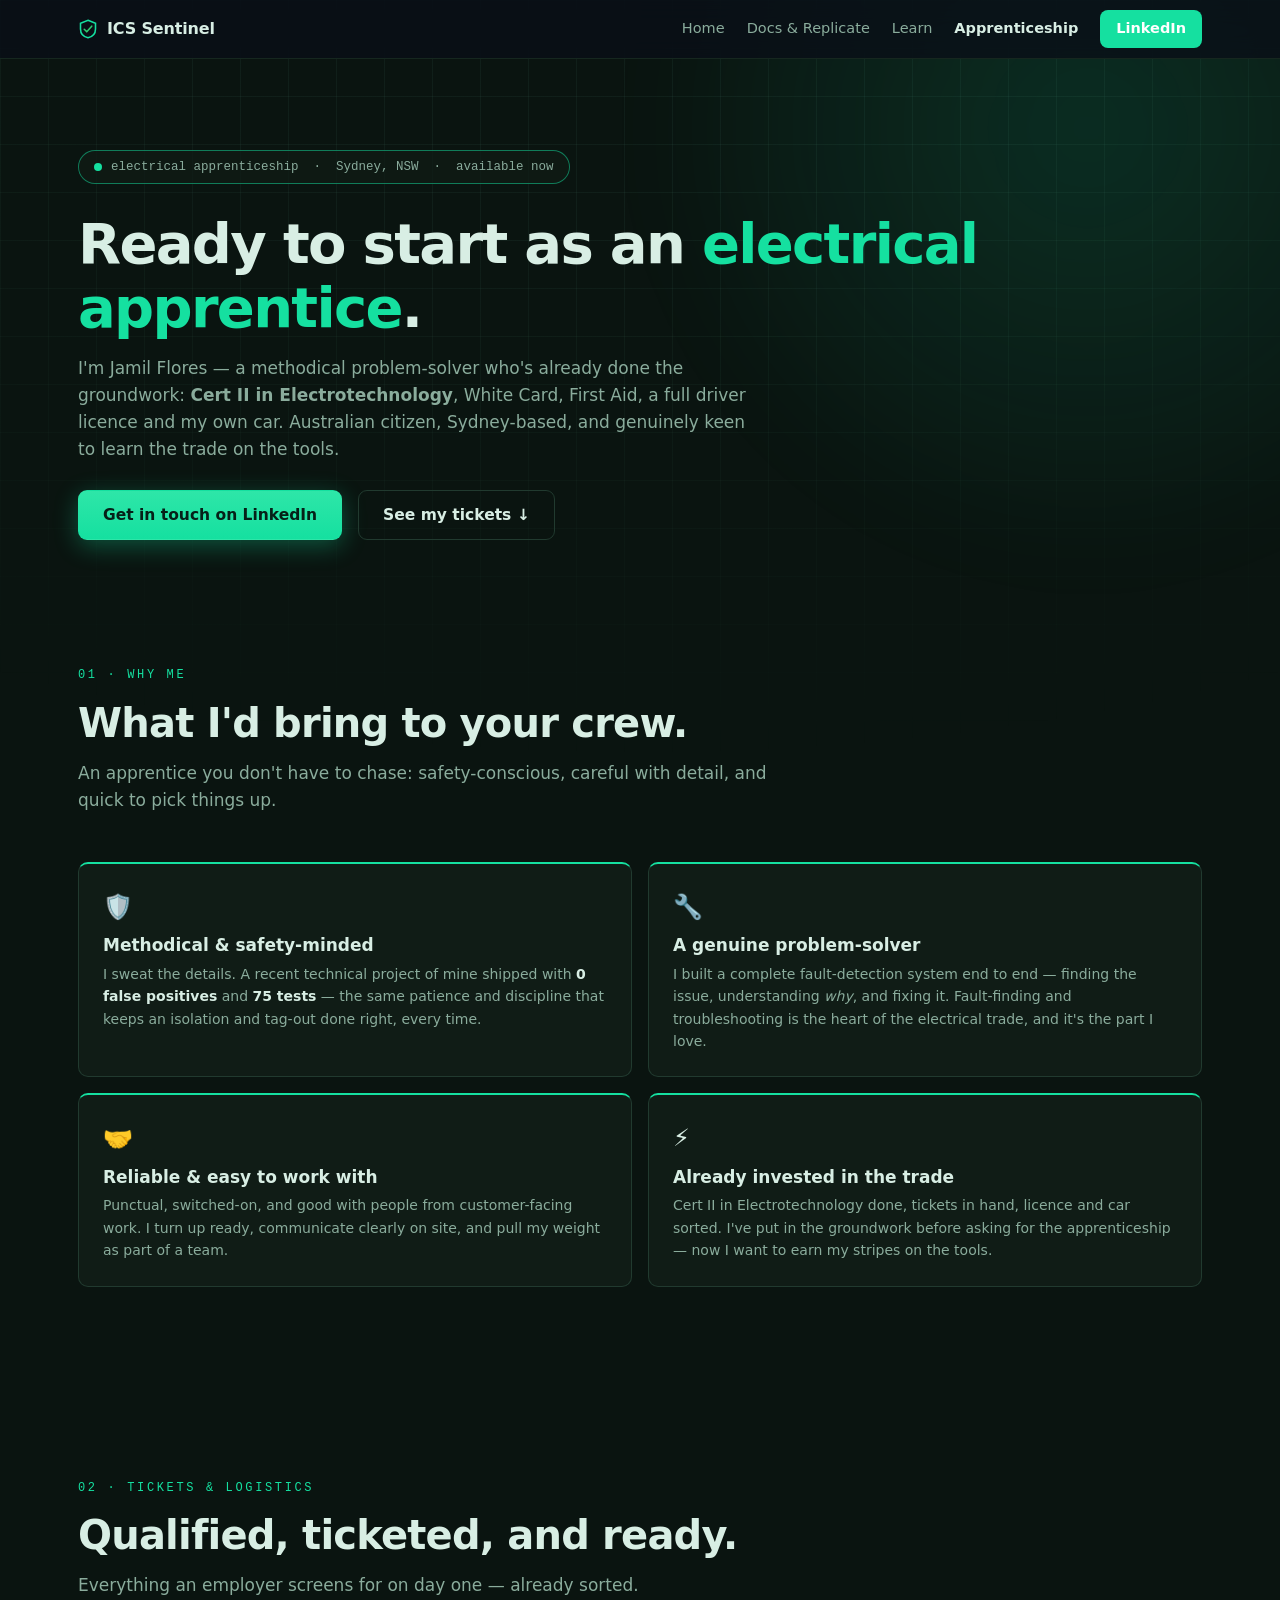
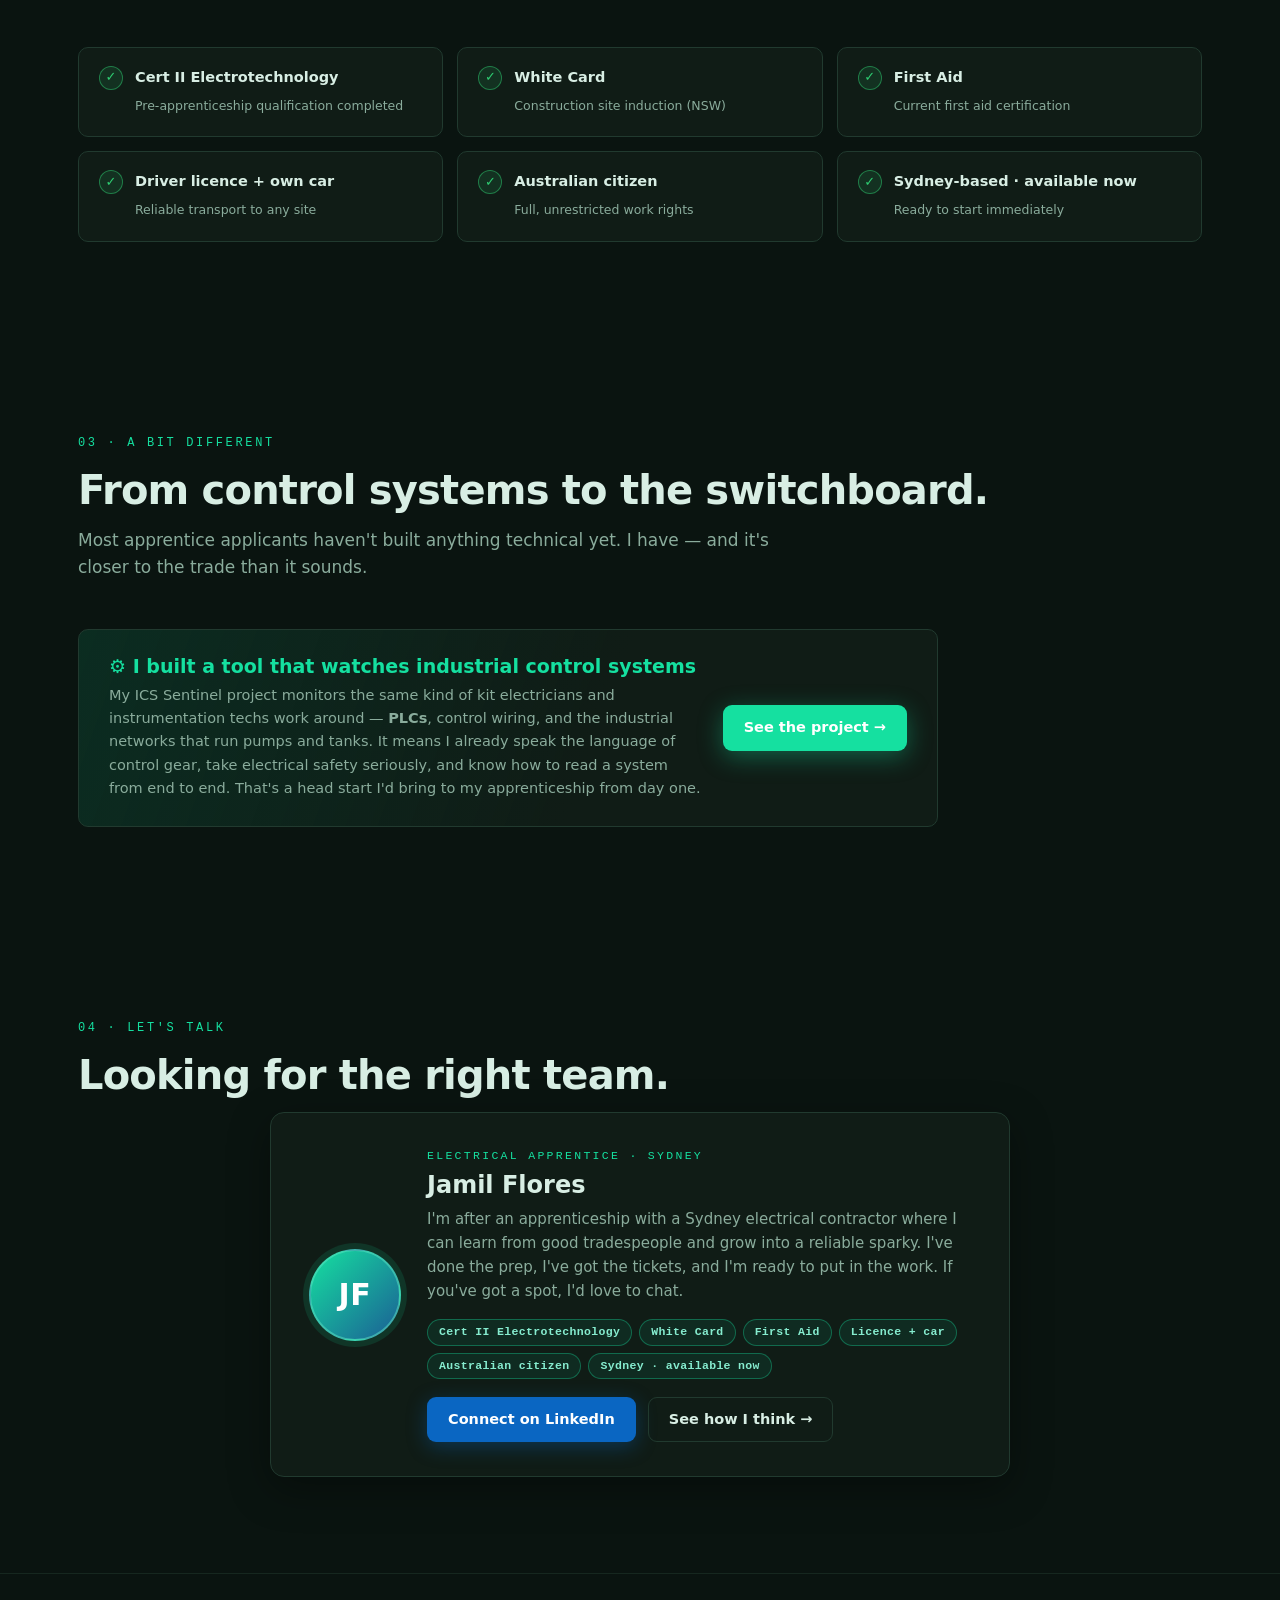
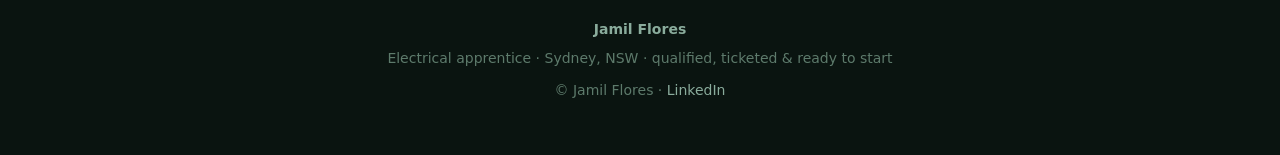
==== commit 2e023cb2: "Retheme site to a green / electrical palette - Swap the blue OT/ICS brand accent to a refined emeral" ====
--- a/apprenticeship.html
+++ b/apprenticeship.html
@@ -6,11 +6,11 @@
 <title>Electrical Apprenticeship — Sydney — Jamil Flores</title>
 <meta name="description" content="Jamil Flores — a methodical, ticketed candidate for an electrical apprenticeship in Sydney. Cert II in Electrotechnology, White Card, First Aid, driver licence, Australian citizen, available now.">
 <meta name="author" content="Jamil Flores">
-<meta name="theme-color" content="#0d1420">
+<meta name="theme-color" content="#0a1410">
 <meta property="og:title" content="Electrical Apprenticeship — Sydney — Jamil Flores">
 <meta property="og:description" content="Qualified, ticketed and ready to start: Cert II Electrotechnology, White Card, First Aid, licence + car, Sydney-based, full work rights.">
 <meta property="og:type" content="website">
-<link rel="icon" href="data:image/svg+xml,%3Csvg xmlns='http://www.w3.org/2000/svg' viewBox='0 0 32 32'%3E%3Cpath d='M16 2 28 7v9c0 7.5-5 12.5-12 14C9 28.5 4 23.5 4 16V7Z' fill='%230d1420' stroke='%232C82C9' stroke-width='2'/%3E%3Cpath d='M10 16.5l4 4 8-9' fill='none' stroke='%232ECC71' stroke-width='2.5' stroke-linecap='round' stroke-linejoin='round'/%3E%3C/svg%3E">
+<link rel="icon" href="data:image/svg+xml,%3Csvg xmlns='http://www.w3.org/2000/svg' viewBox='0 0 32 32'%3E%3Cpath d='M16 2 28 7v9c0 7.5-5 12.5-12 14C9 28.5 4 23.5 4 16V7Z' fill='%230a1410' stroke='%2315e0a0' stroke-width='2'/%3E%3Cpath d='M10 16.5l4 4 8-9' fill='none' stroke='%232ECC71' stroke-width='2.5' stroke-linecap='round' stroke-linejoin='round'/%3E%3C/svg%3E">
 <link rel="stylesheet" href="styles.css">
 <noscript>
 <style>
@@ -27,7 +27,7 @@
   <div class="wrap">
     <a class="nav-brand" href="index.html">
       <svg width="20" height="20" viewBox="0 0 32 32" aria-hidden="true">
-        <path d="M16 2 28 7v9c0 7.5-5 12.5-12 14C9 28.5 4 23.5 4 16V7Z" fill="none" stroke="#2C82C9" stroke-width="2.5"/>
+        <path d="M16 2 28 7v9c0 7.5-5 12.5-12 14C9 28.5 4 23.5 4 16V7Z" fill="none" stroke="#15e0a0" stroke-width="2.5"/>
         <path d="M10 16.5l4 4 8-9" fill="none" stroke="#2ECC71" stroke-width="2.5" stroke-linecap="round" stroke-linejoin="round"/>
       </svg>
       ICS Sentinel
--- a/styles.css
+++ b/styles.css
@@ -5,23 +5,24 @@
 
 /* ---------- tokens ---------- */
 :root {
-  --bg: #0d1420;
-  --bg-deep: #0a0f18;
-  --bg-panel: #131c2b;
-  --bg-raised: #1a2536;
-  --line: #24344d;
-  --line-soft: #1c2a40;
-  --text: #d8e1ee;
-  --text-dim: #8da0b8;
-  --text-faint: #5d7088;
+  --bg: #0a1410;
+  --bg-deep: #07100c;
+  --bg-panel: #101c16;
+  --bg-raised: #16261e;
+  --line: #213a2f;
+  --line-soft: #16271f;
+  --text: #d8eee4;
+  --text-dim: #8aac9c;
+  --text-faint: #5d7a6b;
   --red: #d64541;
   --red-soft: rgba(214, 69, 65, 0.14);
   --amber: #f5a623;
   --amber-soft: rgba(245, 166, 35, 0.13);
   --green: #2ecc71;
   --green-soft: rgba(46, 204, 113, 0.12);
-  --blue: #2c82c9;
-  --blue-soft: rgba(44, 130, 201, 0.14);
+  /* --blue is the emerald brand colour (name kept to avoid churn) */
+  --blue: #15e0a0;
+  --blue-soft: rgba(21, 224, 160, 0.14);
   --radius: 10px;
   --font-sans: -apple-system, BlinkMacSystemFont, "Segoe UI", system-ui,
     Inter, Roboto, "Helvetica Neue", Arial, sans-serif;
@@ -61,8 +62,8 @@
   inset: 0;
   z-index: -2;
   background-image:
-    linear-gradient(rgba(140, 170, 220, 0.05) 1px, transparent 1px),
-    linear-gradient(90deg, rgba(140, 170, 220, 0.05) 1px, transparent 1px);
+    linear-gradient(rgba(120, 220, 180, 0.06) 1px, transparent 1px),
+    linear-gradient(90deg, rgba(120, 220, 180, 0.06) 1px, transparent 1px);
   background-size: 48px 48px;
   mask-image: radial-gradient(ellipse 120% 90% at 50% 0%, #000 30%, transparent 95%);
   -webkit-mask-image: radial-gradient(ellipse 120% 90% at 50% 0%, #000 30%, transparent 95%);
@@ -78,8 +79,8 @@
   left: 50%;
   border-radius: 50%;
   background: radial-gradient(circle,
-    rgba(44, 130, 201, 0.13) 0%,
-    rgba(44, 130, 201, 0.05) 45%,
+    rgba(21, 224, 160, 0.13) 0%,
+    rgba(21, 224, 160, 0.05) 45%,
     transparent 70%);
   filter: blur(40px);
   animation: glowDrift 26s ease-in-out infinite alternate;
@@ -180,7 +181,7 @@
 }
 .chip-attack  { color: var(--amber); background: var(--amber-soft); }
 .chip-red     { color: #ff7a75;      background: var(--red-soft); border-color: rgba(214,69,65,.65); }
-.chip-blue    { color: #6db3e8;      background: var(--blue-soft); border-color: rgba(44,130,201,.65); }
+.chip-blue    { color: #5fe6c0;      background: var(--blue-soft); border-color: rgba(21,224,160,.65); }
 .chip-green   { color: var(--green); background: var(--green-soft); border-color: rgba(46,204,113,.55); }
 .chip-dim     { color: var(--text-faint); background: rgba(141,160,184,.07); border-color: var(--line); }
 
@@ -204,7 +205,7 @@
   font-size: 12.5px;
   color: var(--text-dim);
   border: 1px solid var(--line);
-  background: rgba(19, 28, 43, 0.7);
+  background: rgba(16, 28, 22, 0.7);
   border-radius: 999px;
   padding: 6px 15px;
   margin-bottom: 28px;
@@ -226,7 +227,7 @@
   font-weight: 800;
   letter-spacing: -0.035em;
   margin-bottom: 8px;
-  background: linear-gradient(110deg, #f2f6fb 30%, #9cc4e8 70%, var(--blue) 100%);
+  background: linear-gradient(110deg, #f2f6fb 30%, #86eccf 70%, var(--blue) 100%);
   -webkit-background-clip: text;
   background-clip: text;
   -webkit-text-fill-color: transparent;
@@ -291,11 +292,11 @@
 .btn-primary {
   background: var(--blue);
   color: #fff;
-  box-shadow: 0 6px 24px rgba(44, 130, 201, 0.35);
+  box-shadow: 0 6px 24px rgba(21, 224, 160, 0.35);
 }
 .btn-primary:hover {
   transform: translateY(-2px);
-  box-shadow: 0 10px 30px rgba(44, 130, 201, 0.5);
+  box-shadow: 0 10px 30px rgba(21, 224, 160, 0.5);
   text-decoration: none;
 }
 .cmd-pill {
@@ -612,11 +613,11 @@
 }
 .mu-detect {
   border-left: 3px solid var(--blue);
-  background: linear-gradient(90deg, rgba(44, 130, 201, 0.08), var(--bg-panel) 55%);
+  background: linear-gradient(90deg, rgba(21, 224, 160, 0.08), var(--bg-panel) 55%);
 }
 .mu-cell h4 { font-size: 14.5px; font-weight: 700; margin-bottom: 4px; }
 .mu-attack h4 { color: #ff8d88; }
-.mu-detect h4 { color: #79b8e8; }
+.mu-detect h4 { color: #5fe6c0; }
 .mu-cell p { font-size: 13px; color: var(--text-dim); line-height: 1.5; }
 .mu-cell .chips { margin-top: 9px; display: flex; flex-wrap: wrap; gap: 6px; }
 
@@ -742,7 +743,7 @@
 }
 .svg-name { font-family: var(--font-sans); font-weight: 700; font-size: 15px; fill: var(--text); }
 .svg-name-red { fill: #ff8d88; }
-.svg-ip { font-family: var(--font-mono); font-size: 12.5px; fill: #6db3e8; }
+.svg-ip { font-family: var(--font-mono); font-size: 12.5px; fill: #5fe6c0; }
 .svg-ip-red { fill: #ff7a75; }
 .svg-note { font-family: var(--font-sans); font-size: 11.5px; fill: var(--text-dim); }
 .svg-mono-sm { font-family: var(--font-mono); font-size: 11.5px; fill: var(--text-dim); }
@@ -794,8 +795,8 @@
   animation: aiBreath 3s ease-in-out infinite;
 }
 @keyframes aiBreath {
-  0%, 100% { box-shadow: 0 0 0 0 rgba(44, 130, 201, 0); }
-  50%      { box-shadow: 0 0 14px 1px rgba(44, 130, 201, 0.55); }
+  0%, 100% { box-shadow: 0 0 0 0 rgba(21, 224, 160, 0); }
+  50%      { box-shadow: 0 0 14px 1px rgba(21, 224, 160, 0.55); }
 }
 
 .t-line {
@@ -813,7 +814,7 @@
 .t-tech { color: var(--amber); }
 .t-good { color: var(--green); }
 .t-quote { color: var(--text-dim); }
-.t-action { color: #79b8e8; }
+.t-action { color: #5fe6c0; }
 .t-blank { min-height: 0.9em; }
 
 .triage-cursor {
@@ -937,7 +938,7 @@
   border-radius: 8px;
   font-weight: 600;
 }
-.nav-links .nav-cta:hover { background: #3d93da; }
+.nav-links .nav-cta:hover { background: #12c389; }
 
 .btn-ghost {
   background: transparent;
@@ -1169,8 +1170,8 @@
   letter-spacing: 0.02em;
   color: #fff;
   background: linear-gradient(135deg, var(--blue), #1b5e95);
-  border: 2px solid rgba(108, 179, 232, 0.5);
-  box-shadow: 0 0 0 6px rgba(44, 130, 201, 0.12);
+  border: 2px solid rgba(95, 230, 195, 0.5);
+  box-shadow: 0 0 0 6px rgba(21, 224, 160, 0.12);
 }
 .about-body .about-kicker {
   font-family: var(--font-mono);
@@ -1189,9 +1190,9 @@
   margin-bottom: 18px;
 }
 .chip-skill {
-  color: #9cc4e8;
-  background: rgba(44, 130, 201, 0.08);
-  border-color: rgba(44, 130, 201, 0.35);
+  color: #86eccf;
+  background: rgba(21, 224, 160, 0.08);
+  border-color: rgba(21, 224, 160, 0.35);
   font-size: 11.5px;
 }
 .about-actions { display: flex; flex-wrap: wrap; gap: 12px; }
@@ -1223,7 +1224,7 @@
   width: 100%;
   height: 3px;
   z-index: 49;
-  background: linear-gradient(90deg, var(--blue), var(--green));
+  background: linear-gradient(90deg, var(--blue), #5dffb0);
   transform-origin: left;
   transform: scaleX(0);
   pointer-events: none;
@@ -1245,7 +1246,7 @@
     opacity: 0;
     transition: opacity 0.35s ease;
     background: radial-gradient(240px circle at var(--mx, 50%) var(--my, 50%),
-      rgba(108, 179, 232, 0.13), transparent 65%);
+      rgba(95, 230, 195, 0.13), transparent 65%);
   }
   .glow-card:hover::after { opacity: 1; }
 }
@@ -1351,17 +1352,17 @@
 }
 .map-tip.show { opacity: 1; transform: none; }
 .map-tip .tip-name { font-weight: 700; color: var(--text); display: block; }
-.map-tip .tip-ip { font-family: var(--font-mono); font-size: 11.5px; color: #6db3e8; }
+.map-tip .tip-ip { font-family: var(--font-mono); font-size: 11.5px; color: #5fe6c0; }
 
 /* funnel card ↔ node linking */
-.funnel-node.hl { transform: scale(1.14); filter: brightness(1.6) drop-shadow(0 0 8px rgba(108, 179, 232, 0.7)); }
+.funnel-node.hl { transform: scale(1.14); filter: brightness(1.6) drop-shadow(0 0 8px rgba(95, 230, 195, 0.7)); }
 .stage-card { cursor: default; }
 
 /* donut hover */
 .donut-seg { cursor: pointer; pointer-events: stroke; transition: stroke-dashoffset 1.1s cubic-bezier(0.45, 0, 0.2, 1), stroke-width 0.25s ease; transition-delay: var(--d, 0s), 0s; }
 .donut-seg:hover { stroke-width: 32; }
 .sev-row { border-radius: 6px; padding: 2px 6px; margin: -2px -6px; transition: background 0.2s ease; }
-.sev-row.hl { background: rgba(108, 179, 232, 0.08); }
+.sev-row.hl { background: rgba(95, 230, 195, 0.08); }
 
 /* triage replay button */
 .replay-btn {
@@ -1403,7 +1404,7 @@
   transition: border-color 0.25s ease, box-shadow 0.25s ease;
 }
 .eli5-search::placeholder { color: var(--text-faint); }
-.eli5-search:focus { border-color: var(--blue); box-shadow: 0 0 0 3px rgba(44, 130, 201, 0.18); }
+.eli5-search:focus { border-color: var(--blue); box-shadow: 0 0 0 3px rgba(21, 224, 160, 0.18); }
 .eli5-chips { display: flex; flex-wrap: wrap; gap: 8px; }
 .eli5-chip {
   font-family: var(--font-mono);
@@ -1487,7 +1488,7 @@
   grid-template-columns: 1fr auto;
   align-items: center;
   gap: 22px;
-  background: linear-gradient(110deg, rgba(44, 130, 201, 0.12), var(--bg-panel) 60%);
+  background: linear-gradient(110deg, rgba(21, 224, 160, 0.12), var(--bg-panel) 60%);
   border: 1px solid var(--line);
   border-radius: var(--radius);
   padding: 26px 30px;
@@ -1500,30 +1501,30 @@
 /* ============================================================
    APPRENTICESHIP PAGE
    ============================================================ */
-.app-hero h1 .accent { color: var(--amber); }
-.app-hero .hero-badge { border-color: rgba(245, 166, 35, 0.5); }
+.app-hero h1 .accent { color: var(--blue); }
+.app-hero .hero-badge { border-color: rgba(21, 224, 160, 0.5); }
 .app-hero .hero-badge .pulse-dot {
-  background: var(--amber);
-  box-shadow: 0 0 0 0 rgba(245, 166, 35, 0.55);
+  background: var(--blue);
+  box-shadow: 0 0 0 0 rgba(21, 224, 160, 0.55);
   animation: dotPulseAmber 2.4s ease-out infinite;
 }
 @keyframes dotPulseAmber {
-  0%   { box-shadow: 0 0 0 0 rgba(245, 166, 35, 0.55); }
-  70%  { box-shadow: 0 0 0 9px rgba(245, 166, 35, 0); }
-  100% { box-shadow: 0 0 0 0 rgba(245, 166, 35, 0); }
+  0%   { box-shadow: 0 0 0 0 rgba(21, 224, 160, 0.55); }
+  70%  { box-shadow: 0 0 0 9px rgba(21, 224, 160, 0); }
+  100% { box-shadow: 0 0 0 0 rgba(21, 224, 160, 0); }
 }
 .btn-amber {
-  background: var(--amber);
-  color: #1a1206;
-  box-shadow: 0 6px 24px rgba(245, 166, 35, 0.32);
+  background: linear-gradient(180deg, #2ee6a8, var(--blue));
+  color: #062018;
+  box-shadow: 0 6px 24px rgba(21, 224, 160, 0.32);
 }
 .btn-amber:hover {
   transform: translateY(-2px);
-  box-shadow: 0 10px 30px rgba(245, 166, 35, 0.5);
+  box-shadow: 0 10px 30px rgba(21, 224, 160, 0.5);
   text-decoration: none;
 }
 
-/* pillar cards (reuse stage-card look, amber top accent) */
+/* pillar cards (reuse stage-card look, emerald top accent) */
 .pillar-grid {
   display: grid;
   grid-template-columns: repeat(2, 1fr);
@@ -1532,12 +1533,12 @@
 .pillar-card {
   background: var(--bg-panel);
   border: 1px solid var(--line);
-  border-top: 2px solid var(--amber);
+  border-top: 2px solid var(--blue);
   border-radius: var(--radius);
   padding: 24px;
   transition: border-color 0.3s ease, transform 0.3s ease;
 }
-.pillar-card:hover { transform: translateY(-4px); border-color: var(--amber); }
+.pillar-card:hover { transform: translateY(-4px); border-color: var(--blue); }
 .pillar-card .pillar-icon {
   font-size: 24px;
   margin-bottom: 10px;
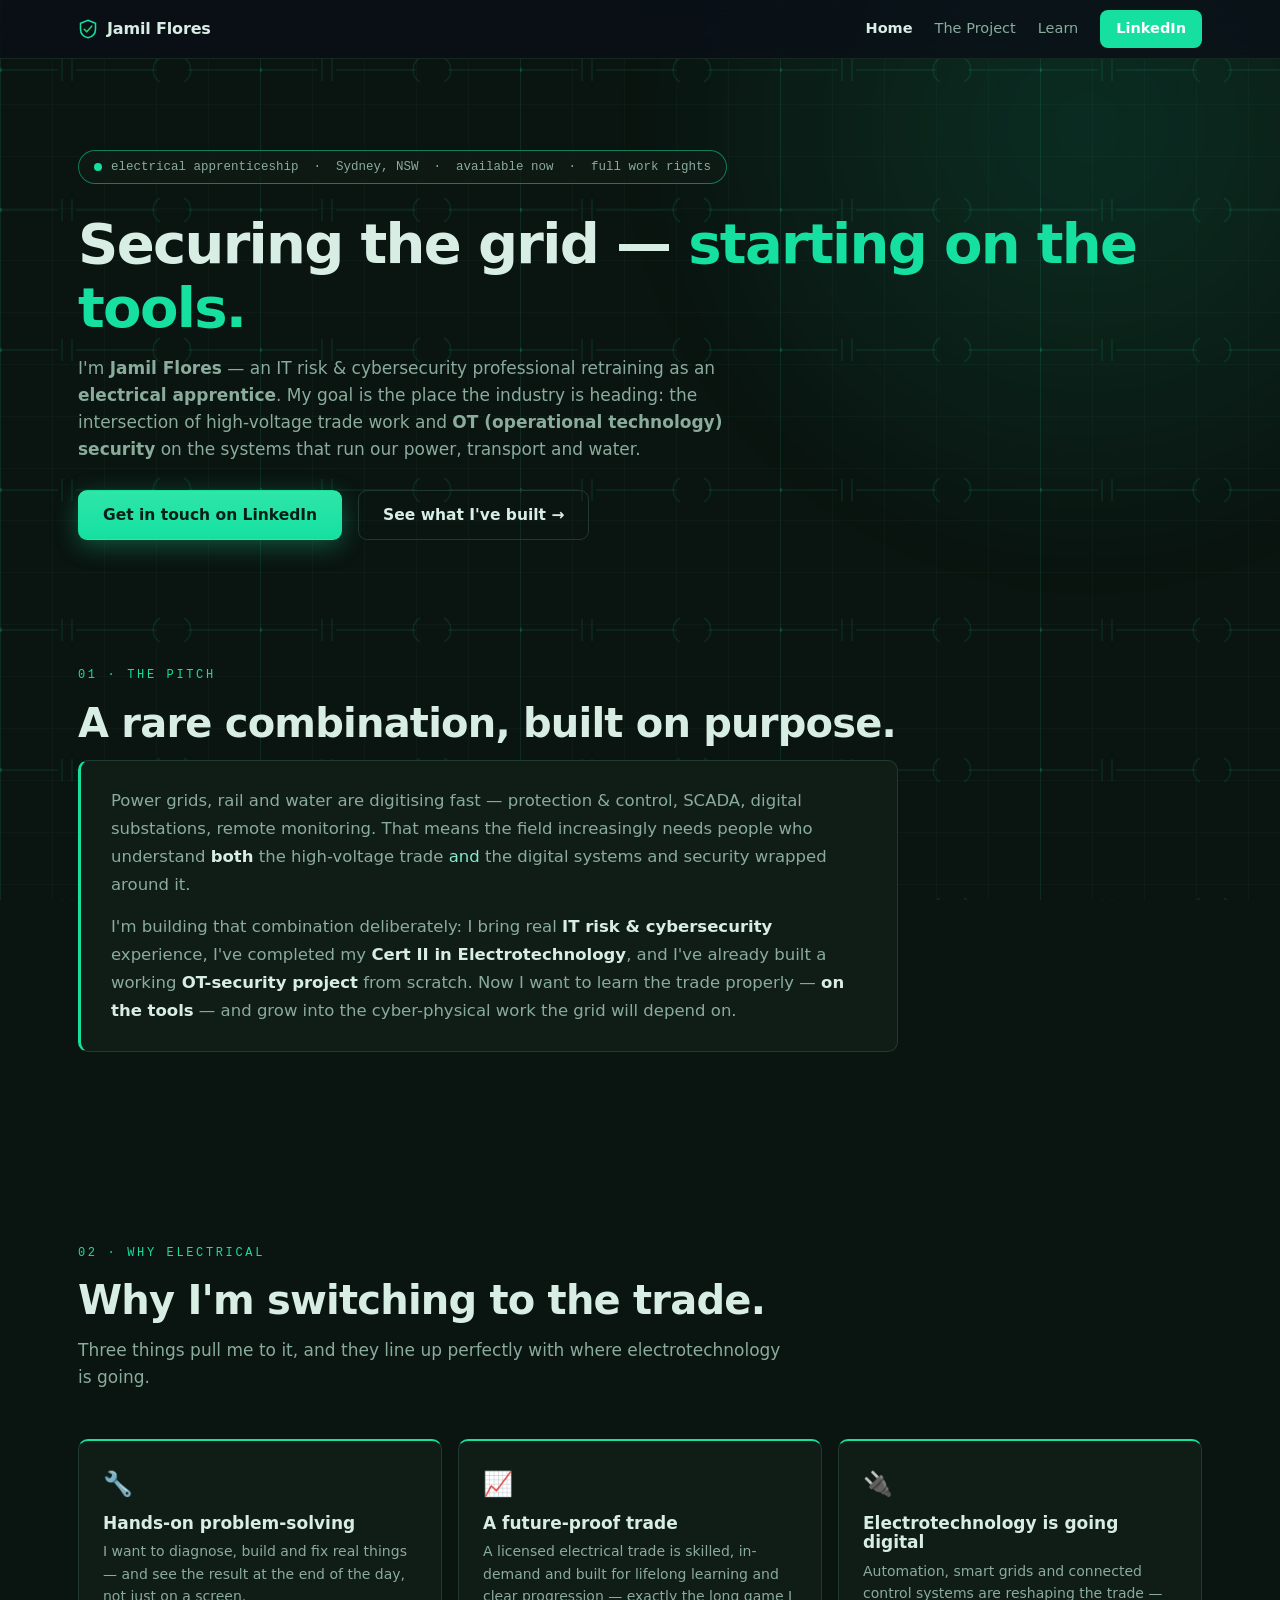
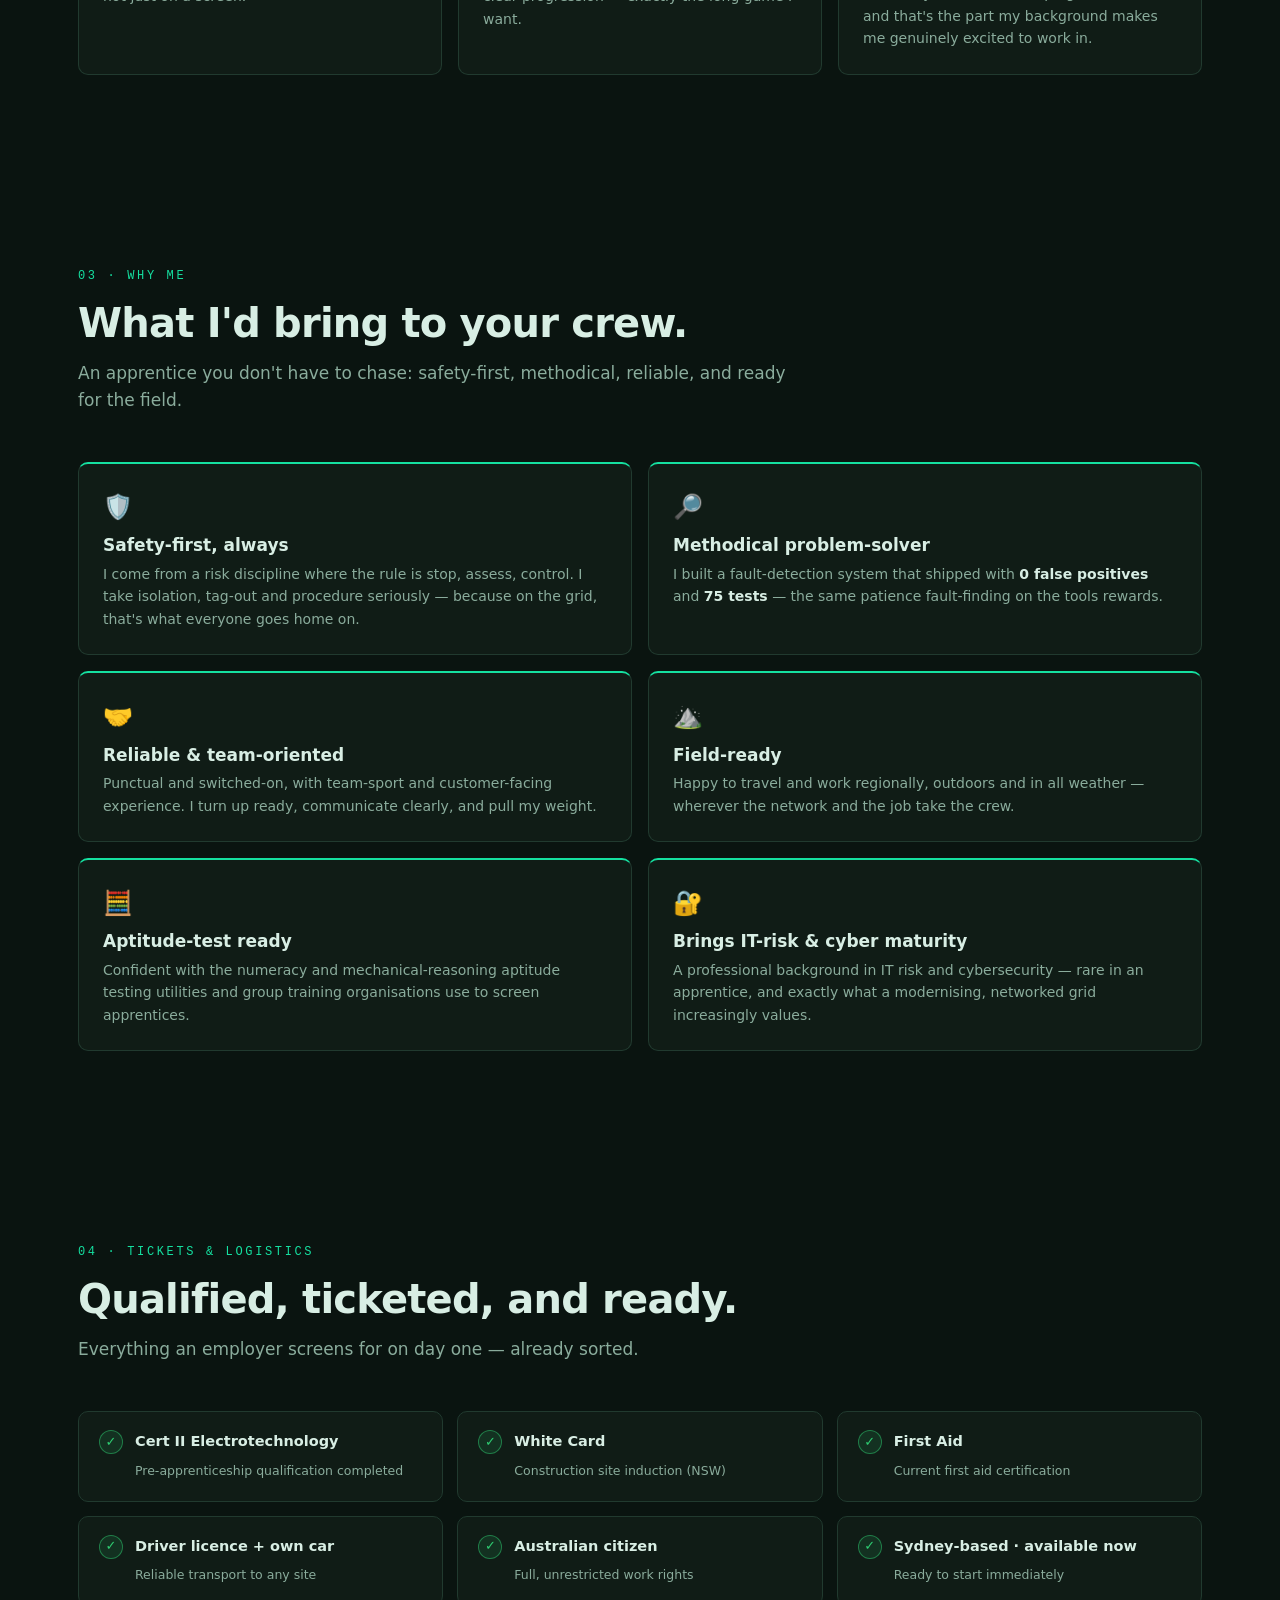
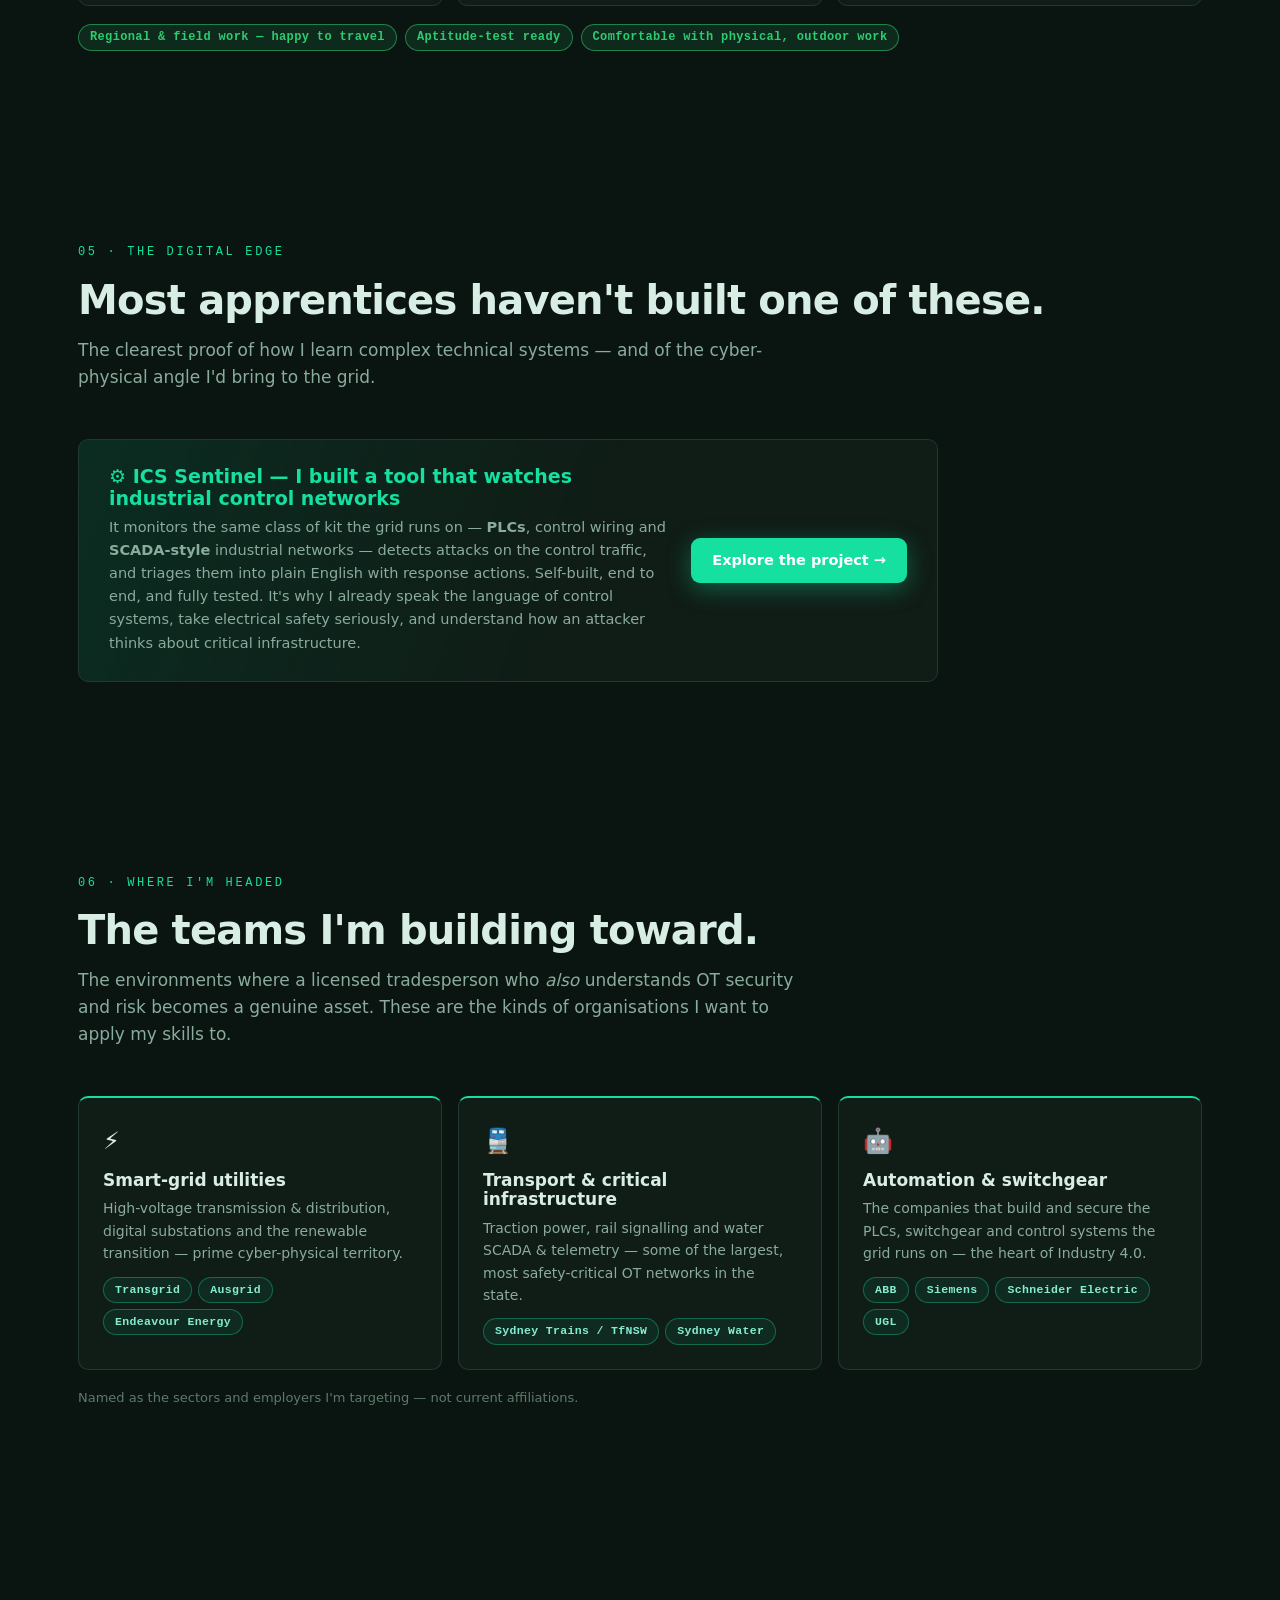
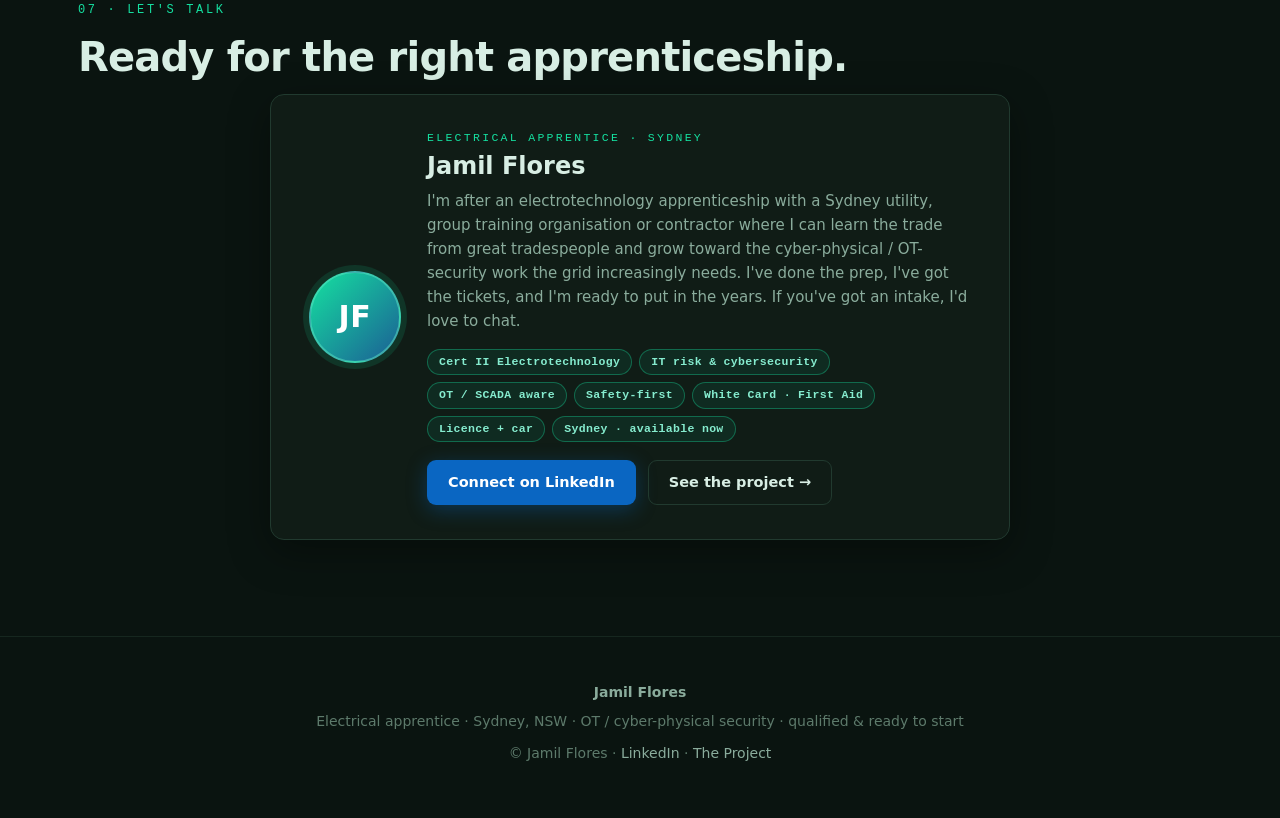
==== commit 3684f454: "Restructure to apprenticeship-first portfolio; optimise for grid/OT employers - index.html is now th" ====
--- a/apprenticeship.html
+++ b/apprenticeship.html
@@ -3,220 +3,19 @@
 <head>
 <meta charset="UTF-8">
 <meta name="viewport" content="width=device-width, initial-scale=1.0">
-<title>Electrical Apprenticeship — Sydney — Jamil Flores</title>
-<meta name="description" content="Jamil Flores — a methodical, ticketed candidate for an electrical apprenticeship in Sydney. Cert II in Electrotechnology, White Card, First Aid, driver licence, Australian citizen, available now.">
-<meta name="author" content="Jamil Flores">
+<title>Jamil Flores — Electrical Apprentice · Sydney</title>
+<meta name="robots" content="noindex">
+<link rel="canonical" href="index.html">
+<meta http-equiv="refresh" content="0; url=index.html">
 <meta name="theme-color" content="#0a1410">
-<meta property="og:title" content="Electrical Apprenticeship — Sydney — Jamil Flores">
-<meta property="og:description" content="Qualified, ticketed and ready to start: Cert II Electrotechnology, White Card, First Aid, licence + car, Sydney-based, full work rights.">
-<meta property="og:type" content="website">
-<link rel="icon" href="data:image/svg+xml,%3Csvg xmlns='http://www.w3.org/2000/svg' viewBox='0 0 32 32'%3E%3Cpath d='M16 2 28 7v9c0 7.5-5 12.5-12 14C9 28.5 4 23.5 4 16V7Z' fill='%230a1410' stroke='%2315e0a0' stroke-width='2'/%3E%3Cpath d='M10 16.5l4 4 8-9' fill='none' stroke='%232ECC71' stroke-width='2.5' stroke-linecap='round' stroke-linejoin='round'/%3E%3C/svg%3E">
-<link rel="stylesheet" href="styles.css">
-<noscript>
 <style>
-  [data-animate] { opacity: 1 !important; transform: none !important; filter: none !important; }
+  body { background:#0a1410; color:#d8eee4; font-family:-apple-system,system-ui,sans-serif;
+    display:flex; min-height:100vh; align-items:center; justify-content:center; margin:0; }
+  a { color:#15e0a0; }
 </style>
-</noscript>
 </head>
 <body>
-
-<div class="bg-grid" aria-hidden="true"></div>
-<div class="bg-glow" aria-hidden="true"></div>
-
-<nav class="site-nav" aria-label="Site">
-  <div class="wrap">
-    <a class="nav-brand" href="index.html">
-      <svg width="20" height="20" viewBox="0 0 32 32" aria-hidden="true">
-        <path d="M16 2 28 7v9c0 7.5-5 12.5-12 14C9 28.5 4 23.5 4 16V7Z" fill="none" stroke="#15e0a0" stroke-width="2.5"/>
-        <path d="M10 16.5l4 4 8-9" fill="none" stroke="#2ECC71" stroke-width="2.5" stroke-linecap="round" stroke-linejoin="round"/>
-      </svg>
-      ICS Sentinel
-    </a>
-    <div class="nav-links">
-      <a href="index.html">Home</a>
-      <a href="docs.html">Docs &amp; Replicate</a>
-      <a href="learn.html">Learn</a>
-      <a href="apprenticeship.html" class="is-active">Apprenticeship</a>
-      <a class="nav-cta" href="https://www.linkedin.com/in/jamilflores" target="_blank" rel="noopener">LinkedIn</a>
-    </div>
-  </div>
-</nav>
-<div class="scroll-progress" id="scroll-progress" aria-hidden="true"></div>
-
-<header class="docs-hero app-hero">
-  <div class="wrap">
-    <div class="hero-badge hero-enter" style="--d:.05s">
-      <span class="pulse-dot" aria-hidden="true"></span>
-      <span>electrical apprenticeship &nbsp;·&nbsp; Sydney, NSW &nbsp;·&nbsp; available now</span>
-    </div>
-    <h1 class="hero-enter" style="--d:.15s">Ready to start as an <span class="accent">electrical apprentice</span>.</h1>
-    <p class="hero-enter" style="--d:.27s">
-      I'm Jamil Flores — a methodical problem-solver who's already done the groundwork:
-      <strong>Cert II in Electrotechnology</strong>, White Card, First Aid, a full driver licence and my
-      own car. Australian citizen, Sydney-based, and genuinely keen to learn the trade on the tools.
-    </p>
-    <div class="hero-ctas hero-enter" style="--d:.39s">
-      <a class="btn btn-amber" href="https://www.linkedin.com/in/jamilflores" target="_blank" rel="noopener">Get in touch on LinkedIn</a>
-      <a class="btn btn-ghost" href="#credentials">See my tickets ↓</a>
-    </div>
-  </div>
-</header>
-
-<main>
-
-<!-- ============================================================
-     WHY ME
-     ============================================================ -->
-<section id="why" aria-labelledby="why-title">
-  <div class="wrap">
-    <p class="section-kicker" data-animate>01 · Why me</p>
-    <h2 class="section-title" id="why-title" data-animate style="--d:.08s">What I'd bring to your crew.</h2>
-    <p class="section-sub" data-animate style="--d:.16s">
-      An apprentice you don't have to chase: safety-conscious, careful with detail, and quick to pick
-      things up.
-    </p>
-
-    <div class="pillar-grid">
-      <div class="pillar-card glow-card" data-animate style="--d:.05s">
-        <span class="pillar-icon" aria-hidden="true">🛡️</span>
-        <h3>Methodical &amp; safety-minded</h3>
-        <p>I sweat the details. A recent technical project of mine shipped with <strong>0 false
-        positives</strong> and <strong>75 tests</strong> — the same patience and discipline that keeps
-        an isolation and tag-out done right, every time.</p>
-      </div>
-      <div class="pillar-card glow-card" data-animate style="--d:.15s">
-        <span class="pillar-icon" aria-hidden="true">🔧</span>
-        <h3>A genuine problem-solver</h3>
-        <p>I built a complete fault-detection system end to end — finding the issue, understanding
-        <em>why</em>, and fixing it. Fault-finding and troubleshooting is the heart of the electrical
-        trade, and it's the part I love.</p>
-      </div>
-      <div class="pillar-card glow-card" data-animate style="--d:.25s">
-        <span class="pillar-icon" aria-hidden="true">🤝</span>
-        <h3>Reliable &amp; easy to work with</h3>
-        <p>Punctual, switched-on, and good with people from customer-facing work. I turn up ready,
-        communicate clearly on site, and pull my weight as part of a team.</p>
-      </div>
-      <div class="pillar-card glow-card" data-animate style="--d:.35s">
-        <span class="pillar-icon" aria-hidden="true">⚡</span>
-        <h3>Already invested in the trade</h3>
-        <p>Cert II in Electrotechnology done, tickets in hand, licence and car sorted. I've put in the
-        groundwork before asking for the apprenticeship — now I want to earn my stripes on the tools.</p>
-      </div>
-    </div>
-  </div>
-</section>
-
-<!-- ============================================================
-     CREDENTIALS & LOGISTICS
-     ============================================================ -->
-<section id="credentials" aria-labelledby="cred-title">
-  <div class="wrap">
-    <p class="section-kicker" data-animate>02 · Tickets &amp; logistics</p>
-    <h2 class="section-title" id="cred-title" data-animate style="--d:.08s">Qualified, ticketed, and ready.</h2>
-    <p class="section-sub" data-animate style="--d:.16s">
-      Everything an employer screens for on day one — already sorted.
-    </p>
-
-    <div class="cred-grid">
-      <div class="cred-card glow-card" data-animate style="--d:.04s">
-        <span class="cred-check" aria-hidden="true">✓</span>
-        <div class="cred-body"><strong>Cert II Electrotechnology</strong><span>Pre-apprenticeship qualification completed</span></div>
-      </div>
-      <div class="cred-card glow-card" data-animate style="--d:.1s">
-        <span class="cred-check" aria-hidden="true">✓</span>
-        <div class="cred-body"><strong>White Card</strong><span>Construction site induction (NSW)</span></div>
-      </div>
-      <div class="cred-card glow-card" data-animate style="--d:.16s">
-        <span class="cred-check" aria-hidden="true">✓</span>
-        <div class="cred-body"><strong>First Aid</strong><span>Current first aid certification</span></div>
-      </div>
-      <div class="cred-card glow-card" data-animate style="--d:.22s">
-        <span class="cred-check" aria-hidden="true">✓</span>
-        <div class="cred-body"><strong>Driver licence + own car</strong><span>Reliable transport to any site</span></div>
-      </div>
-      <div class="cred-card glow-card" data-animate style="--d:.28s">
-        <span class="cred-check" aria-hidden="true">✓</span>
-        <div class="cred-body"><strong>Australian citizen</strong><span>Full, unrestricted work rights</span></div>
-      </div>
-      <div class="cred-card glow-card" data-animate style="--d:.34s">
-        <span class="cred-check" aria-hidden="true">✓</span>
-        <div class="cred-body"><strong>Sydney-based · available now</strong><span>Ready to start immediately</span></div>
-      </div>
-    </div>
-  </div>
-</section>
-
-<!-- ============================================================
-     THE BRIDGE
-     ============================================================ -->
-<section id="bridge" aria-labelledby="bridge-title">
-  <div class="wrap">
-    <p class="section-kicker" data-animate>03 · A bit different</p>
-    <h2 class="section-title" id="bridge-title" data-animate style="--d:.08s">From control systems to the switchboard.</h2>
-    <p class="section-sub" data-animate style="--d:.16s">
-      Most apprentice applicants haven't built anything technical yet. I have — and it's closer to the
-      trade than it sounds.
-    </p>
-
-    <a class="learn-link-card glow-card" href="index.html" data-animate style="--d:.2s">
-      <div>
-        <h3>⚙️ I built a tool that watches industrial control systems</h3>
-        <p>My ICS Sentinel project monitors the same kind of kit electricians and instrumentation techs
-        work around — <strong>PLCs</strong>, control wiring, and the industrial networks that run pumps
-        and tanks. It means I already speak the language of control gear, take electrical safety
-        seriously, and know how to read a system from end to end. That's a head start I'd bring to my
-        apprenticeship from day one.</p>
-      </div>
-      <span class="btn btn-primary btn-sm">See the project →</span>
-    </a>
-  </div>
-</section>
-
-<!-- ============================================================
-     ABOUT / CONTACT
-     ============================================================ -->
-<section id="about" aria-labelledby="about-title">
-  <div class="wrap">
-    <p class="section-kicker" data-animate>04 · Let's talk</p>
-    <h2 class="section-title" id="about-title" data-animate style="--d:.08s">Looking for the right team.</h2>
-
-    <div class="about-card" data-animate="pop" style="--d:.12s">
-      <div class="avatar" aria-hidden="true">JF</div>
-      <div class="about-body">
-        <p class="about-kicker">Electrical apprentice · Sydney</p>
-        <h3>Jamil Flores</h3>
-        <p>I'm after an apprenticeship with a Sydney electrical contractor where I can learn from good
-        tradespeople and grow into a reliable sparky. I've done the prep, I've got the tickets, and I'm
-        ready to put in the work. If you've got a spot, I'd love to chat.</p>
-        <div class="skills-strip" aria-label="At a glance">
-          <span class="chip chip-skill">Cert II Electrotechnology</span>
-          <span class="chip chip-skill">White Card</span>
-          <span class="chip chip-skill">First Aid</span>
-          <span class="chip chip-skill">Licence + car</span>
-          <span class="chip chip-skill">Australian citizen</span>
-          <span class="chip chip-skill">Sydney · available now</span>
-        </div>
-        <div class="about-actions">
-          <a class="btn btn-linkedin" href="https://www.linkedin.com/in/jamilflores" target="_blank" rel="noopener">Connect on LinkedIn</a>
-          <a class="btn btn-ghost btn-sm" href="index.html">See how I think →</a>
-        </div>
-      </div>
-    </div>
-  </div>
-</section>
-
-</main>
-
-<footer>
-  <div class="wrap">
-    <p class="foot-title">Jamil Flores</p>
-    <p>Electrical apprentice · Sydney, NSW · qualified, ticketed &amp; ready to start</p>
-    <p class="foot-credit">© Jamil Flores ·
-      <a href="https://www.linkedin.com/in/jamilflores" target="_blank" rel="noopener">LinkedIn</a></p>
-  </div>
-</footer>
-
-<script src="app.js" defer></script>
+  <p>The apprenticeship pitch is now the home page. <a href="index.html">Continue to Jamil Flores' portfolio →</a></p>
+  <script>location.replace("index.html");</script>
 </body>
 </html>
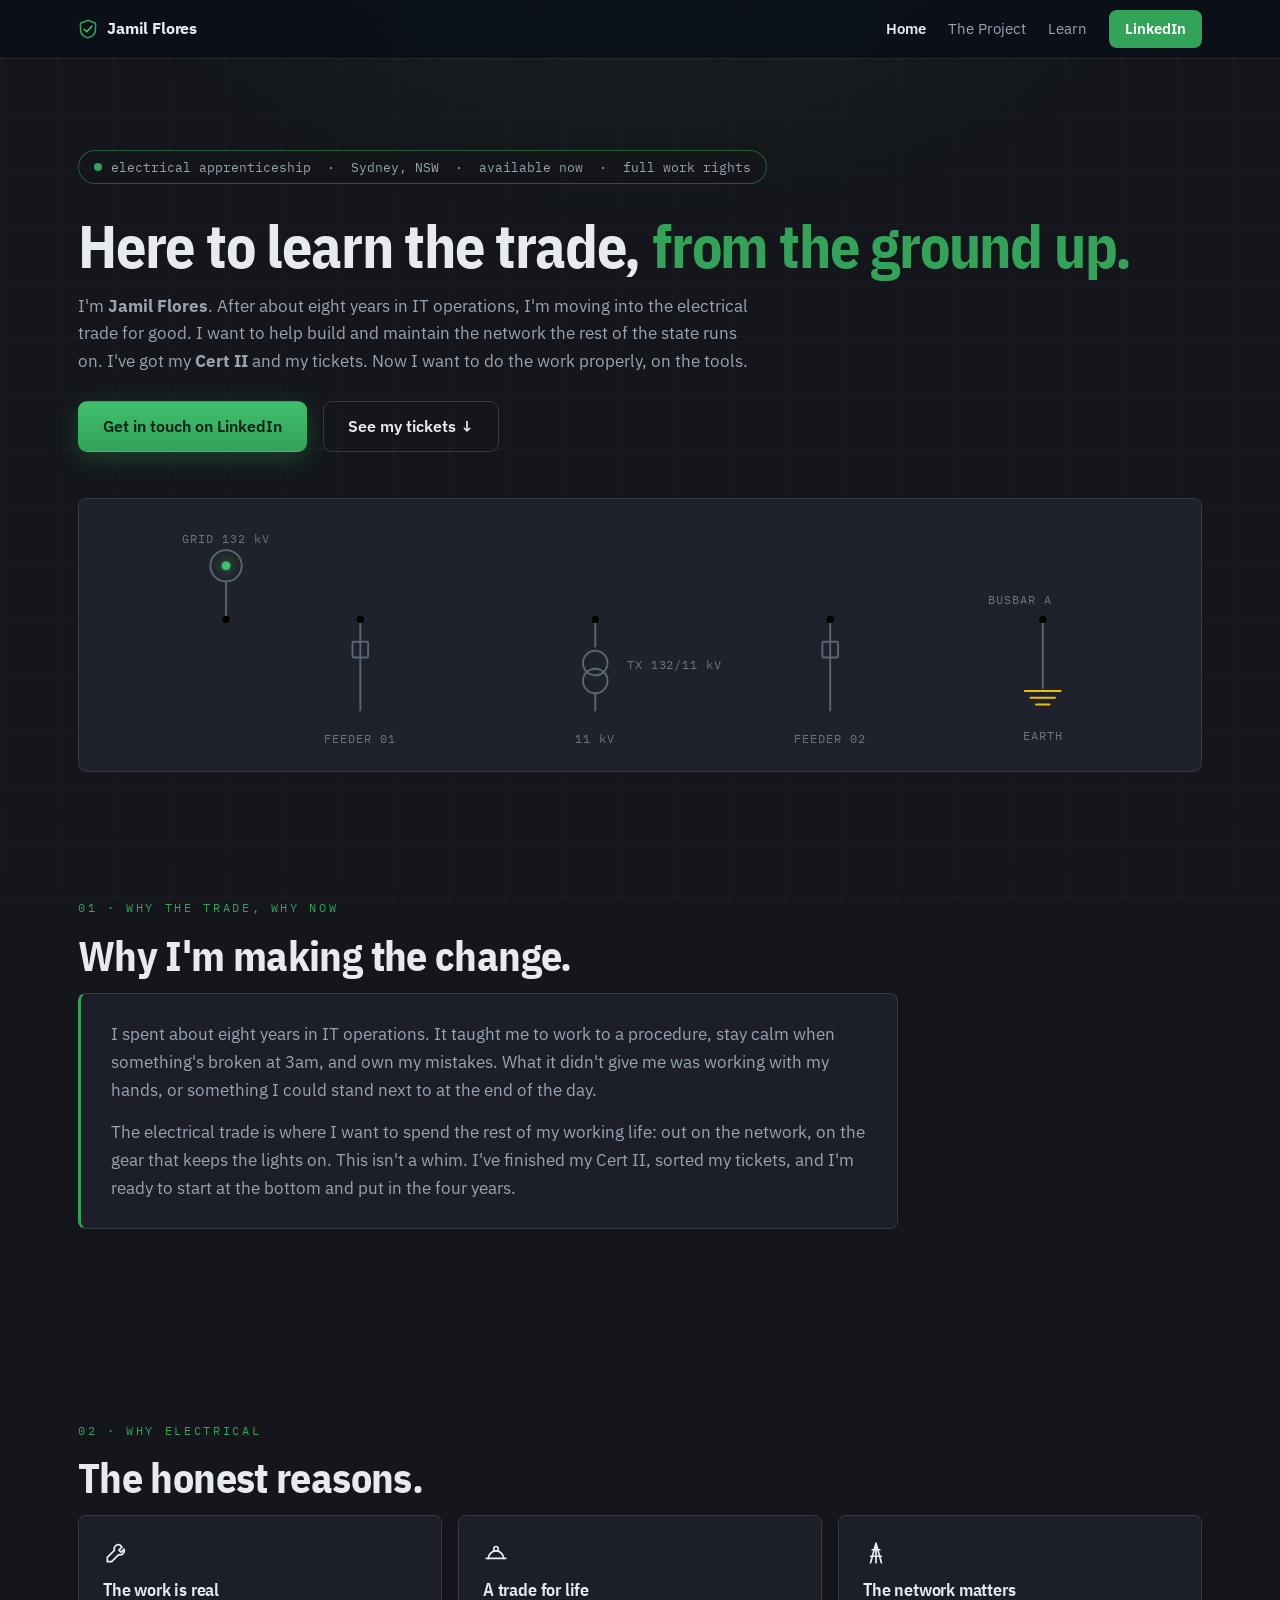
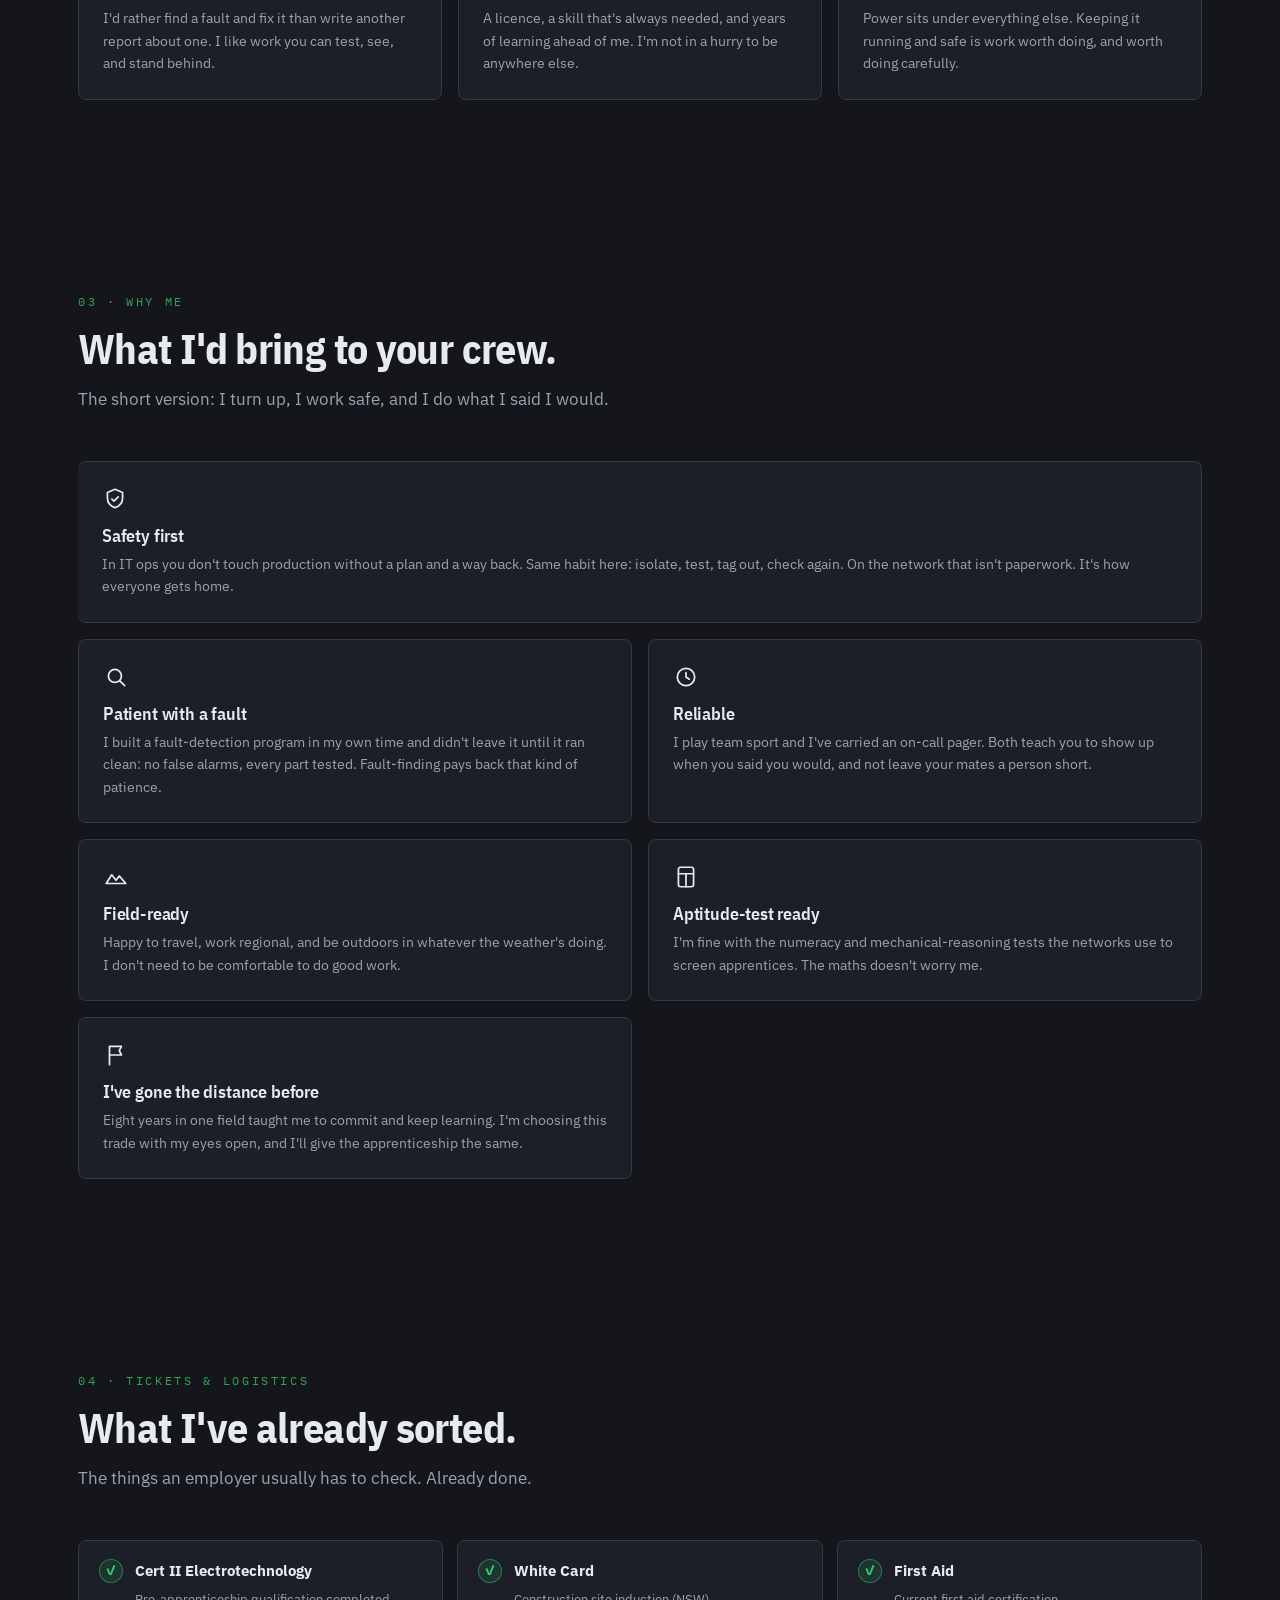
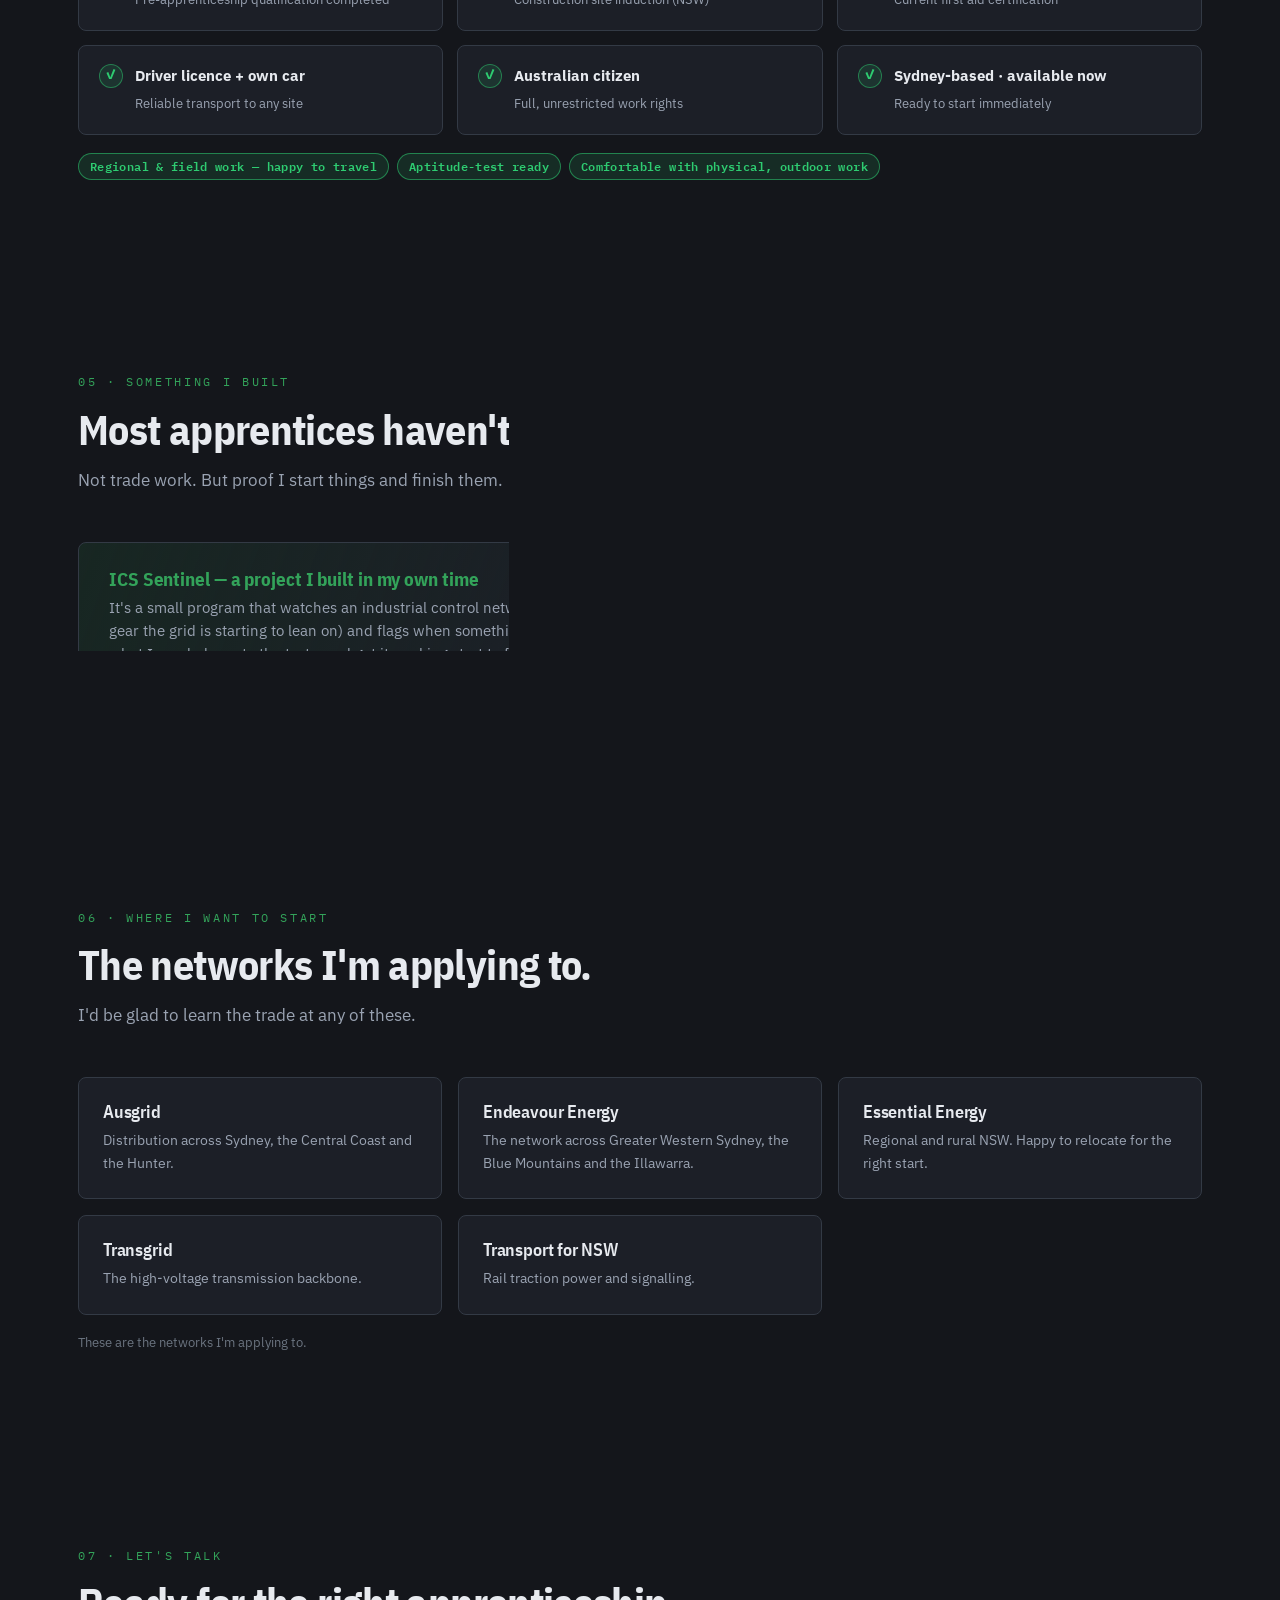
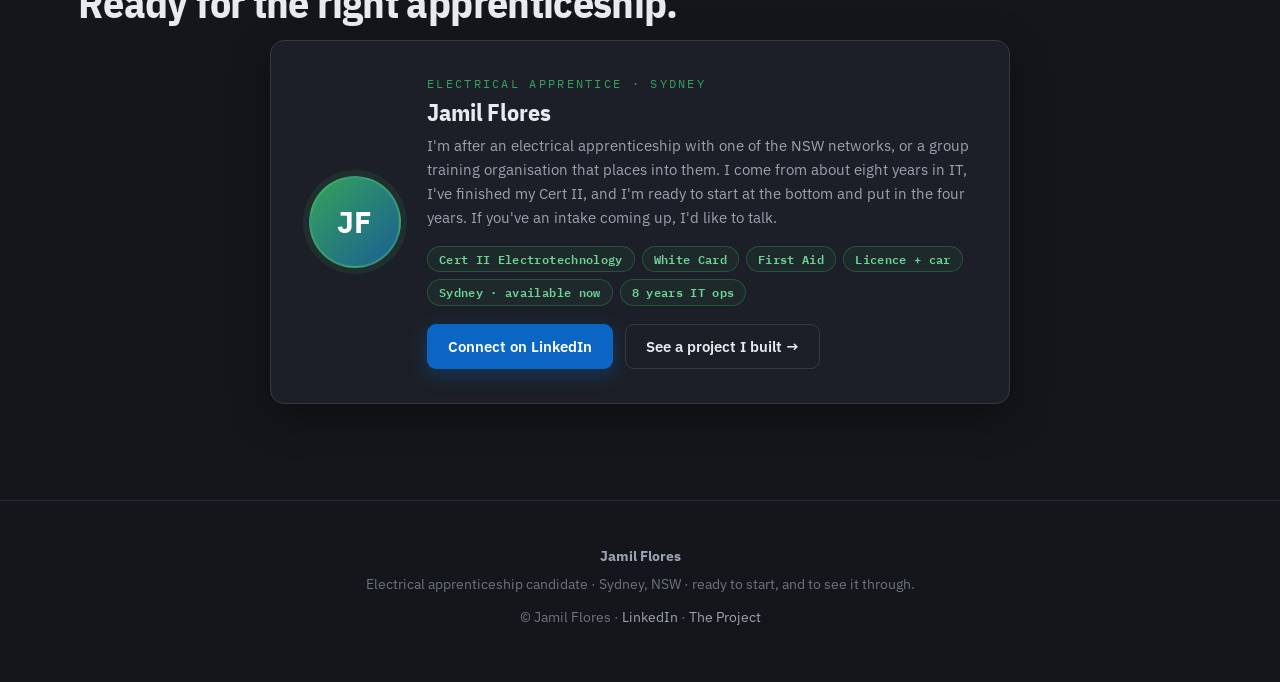
==== commit 260d959c: "Design elevation: re-grounded palette, IBM Plex type, single-line-diagram signature - Palette re-gro" ====
--- a/apprenticeship.html
+++ b/apprenticeship.html
@@ -7,11 +7,11 @@
 <meta name="robots" content="noindex">
 <link rel="canonical" href="index.html">
 <meta http-equiv="refresh" content="0; url=index.html">
-<meta name="theme-color" content="#0a1410">
+<meta name="theme-color" content="#14161b">
 <style>
-  body { background:#0a1410; color:#d8eee4; font-family:-apple-system,system-ui,sans-serif;
+  body { background:#14161b; color:#e7eaef; font-family:-apple-system,system-ui,sans-serif;
     display:flex; min-height:100vh; align-items:center; justify-content:center; margin:0; }
-  a { color:#15e0a0; }
+  a { color:#33a35a; }
 </style>
 </head>
 <body>
